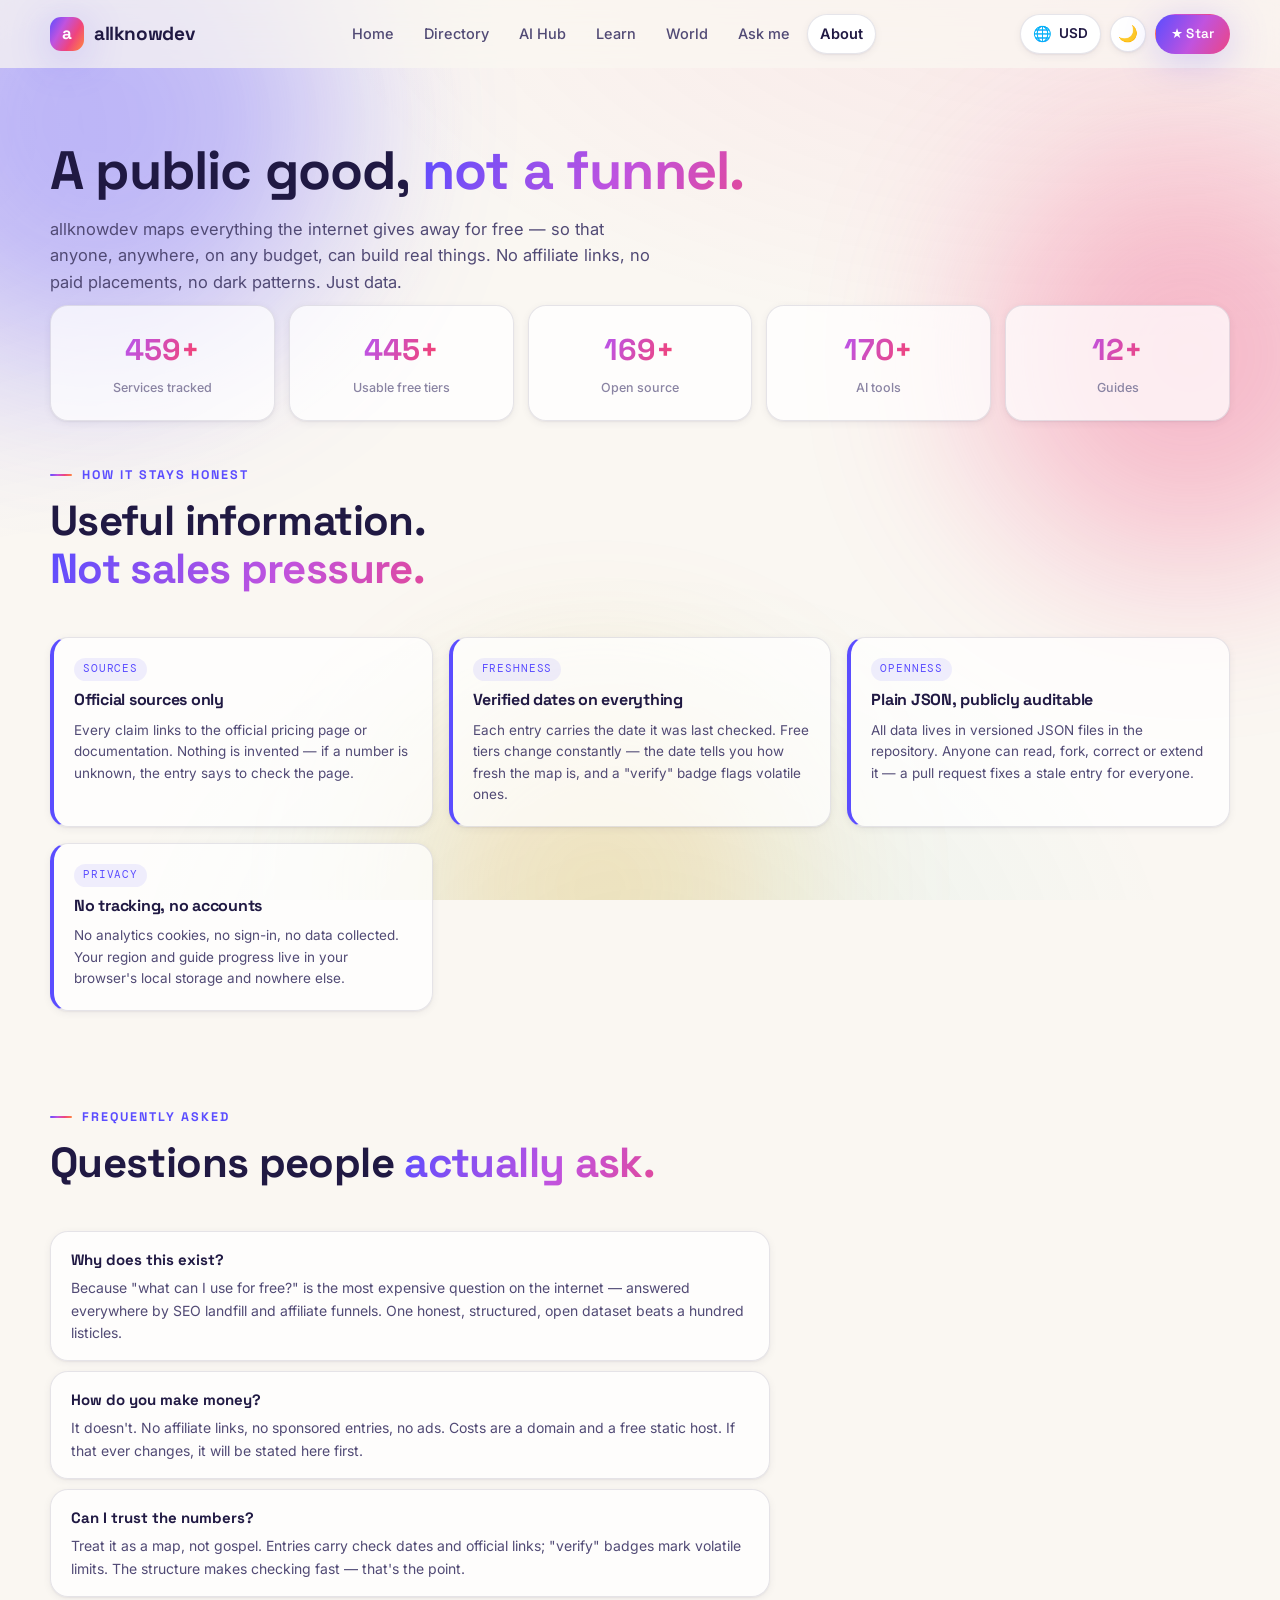
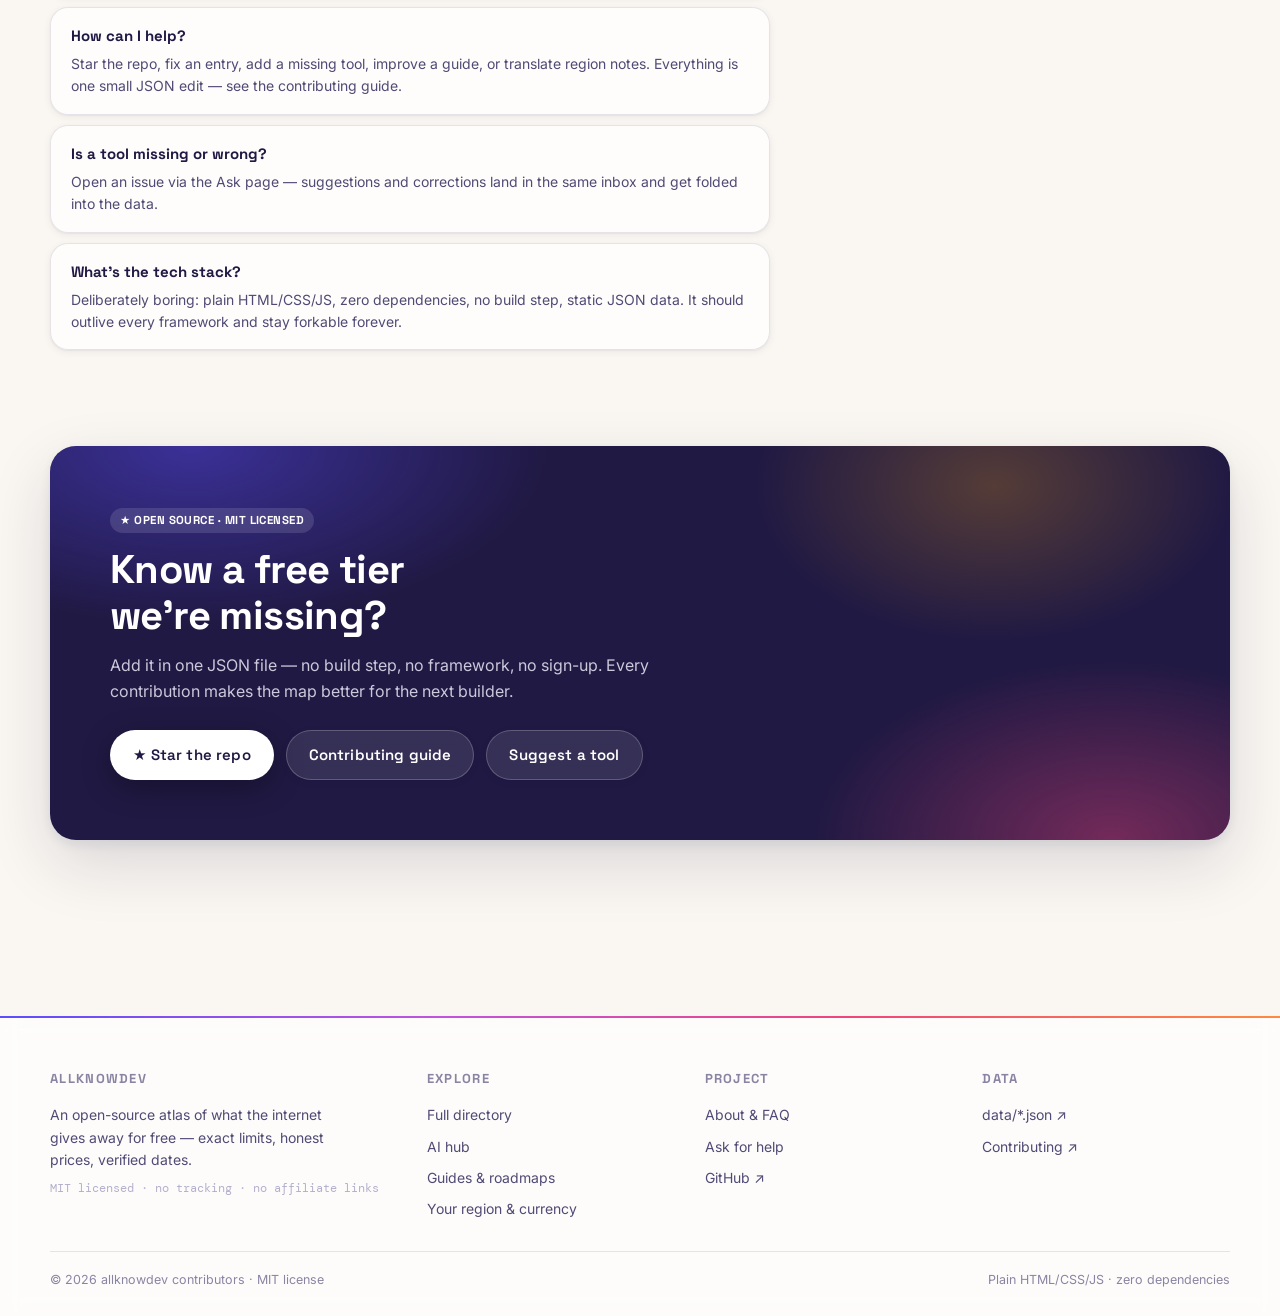
==== about.html @ 98d856a3 "Rebuild v2: Aurora Paper redesign + 459-service atlas Design: - New light, colorful 'Aurora Paper' d" ====
<!DOCTYPE html>
<html lang="en">
<head>
  <meta charset="UTF-8">
  <meta name="viewport" content="width=device-width, initial-scale=1.0">
  <title>About — the open-source atlas | allknowdev</title>
  <meta name="description" content="What allknowdev is, how the data stays honest, how to contribute, and why it exists.">
  <meta name="theme-color" content="#FAF7F2">
  <link rel="canonical" href="https://allknowdev.vercel.app/about.html">
  <link rel="icon" type="image/svg+xml" href="assets/images/favicon.svg">
  <link rel="preconnect" href="https://fonts.googleapis.com">
  <link rel="preconnect" href="https://fonts.gstatic.com" crossorigin>
  <link href="https://fonts.googleapis.com/css2?family=DM+Mono:wght@400;500&family=Inter:wght@400;500;600;700&family=Space+Grotesk:wght@400;500;600;700&display=swap" rel="stylesheet">
  <link rel="stylesheet" href="assets/css/style.css?v=2">
</head>
<body id="top">
  <a class="skip-link" href="#main">Skip to content</a>
  <div class="aurora" aria-hidden="true"><span class="blob b1"></span><span class="blob b2"></span><span class="blob b3"></span></div>

  <header class="site-header">
    <nav class="container nav-inner" aria-label="Main navigation">
      <a class="brand" href="index.html"><span class="brand-mark">a</span><span>allknowdev</span></a>
      <button class="menu-toggle" id="menuToggle" aria-label="Open navigation" aria-expanded="false" aria-controls="navLinks"><i></i><i></i></button>
      <div class="nav-links" id="navLinks">
        <a href="index.html">Home</a>
        <a href="directory.html">Directory</a>
        <a href="ai.html">AI Hub</a>
        <a href="learn.html">Learn</a>
        <a href="world.html">World</a>
        <a href="ask.html">Ask me</a>
        <a href="about.html">About</a>
      </div>
      <div class="nav-actions">
        <a class="region-chip" href="world.html" title="Choose your country and currency"><span class="flag">🌐</span><span class="cur-label">USD</span></a>
        <button class="theme-toggle" aria-label="Switch theme">🌙</button>
        <a class="btn btn-primary btn-small" href="https://github.com/sujeeth777/allknowdev" target="_blank" rel="noreferrer">★ Star</a>
      </div>
    </nav>
  </header>

  <main id="main">
    <section class="page-hero">
      <div class="container">
        <h1 class="rise">A public good, <span class="grad-text">not a funnel.</span></h1>
        <p class="lede rise" style="--d:.08s">allknowdev maps everything the internet gives away for free — so that anyone, anywhere, on any budget, can build real things. No affiliate links, no paid placements, no dark patterns. Just data.</p>
      </div>
    </section>

    <section class="section tight">
      <div class="container">
        <div class="stat-row stagger">
          <div class="stat-tile"><b data-stat-key="services">—</b><span>Services tracked</span></div>
          <div class="stat-tile"><b data-stat-key="free">—</b><span>Usable free tiers</span></div>
          <div class="stat-tile"><b data-stat-key="oss">—</b><span>Open source</span></div>
          <div class="stat-tile"><b data-stat-key="ai">—</b><span>AI tools</span></div>
          <div class="stat-tile"><b data-stat-key="guides">—</b><span>Guides</span></div>
        </div>

        <div class="section-head reveal">
          <p class="kicker">How it stays honest</p>
          <h2>Useful information. <span class="grad-text">Not sales pressure.</span></h2>
        </div>
        <div class="law-grid stagger">
          <div class="law-card"><span class="law-tag">sources</span><h3>Official sources only</h3><p>Every claim links to the official pricing page or documentation. Nothing is invented — if a number is unknown, the entry says to check the page.</p></div>
          <div class="law-card"><span class="law-tag">freshness</span><h3>Verified dates on everything</h3><p>Each entry carries the date it was last checked. Free tiers change constantly — the date tells you how fresh the map is, and a "verify" badge flags volatile ones.</p></div>
          <div class="law-card"><span class="law-tag">openness</span><h3>Plain JSON, publicly auditable</h3><p>All data lives in versioned JSON files in the repository. Anyone can read, fork, correct or extend it — a pull request fixes a stale entry for everyone.</p></div>
          <div class="law-card"><span class="law-tag">privacy</span><h3>No tracking, no accounts</h3><p>No analytics cookies, no sign-in, no data collected. Your region and guide progress live in your browser's local storage and nowhere else.</p></div>
        </div>
      </div>
    </section>

    <section class="section tight">
      <div class="container">
        <div class="section-head reveal">
          <p class="kicker">Frequently asked</p>
          <h2>Questions people <span class="grad-text">actually ask.</span></h2>
        </div>
        <div class="faq-list">
          <div class="faq-item"><b>Why does this exist?</b><p>Because "what can I use for free?" is the most expensive question on the internet — answered everywhere by SEO landfill and affiliate funnels. One honest, structured, open dataset beats a hundred listicles.</p></div>
          <div class="faq-item"><b>How do you make money?</b><p>It doesn't. No affiliate links, no sponsored entries, no ads. Costs are a domain and a free static host. If that ever changes, it will be stated here first.</p></div>
          <div class="faq-item"><b>Can I trust the numbers?</b><p>Treat it as a map, not gospel. Entries carry check dates and official links; "verify" badges mark volatile limits. The structure makes checking fast — that's the point.</p></div>
          <div class="faq-item"><b>How can I help?</b><p>Star the repo, fix an entry, add a missing tool, improve a guide, or translate region notes. Everything is one small JSON edit — see the contributing guide.</p></div>
          <div class="faq-item"><b>Is a tool missing or wrong?</b><p>Open an issue via the Ask page — suggestions and corrections land in the same inbox and get folded into the data.</p></div>
          <div class="faq-item"><b>What's the tech stack?</b><p>Deliberately boring: plain HTML/CSS/JS, zero dependencies, no build step, static JSON data. It should outlive every framework and stay forkable forever.</p></div>
        </div>
      </div>
    </section>

    <section class="section tight">
      <div class="container">
        <div class="cta-panel reveal">
          <span class="badge">★ open source · MIT licensed</span>
          <h2 style="margin-top:14px">Know a free tier we're missing?</h2>
          <p>Add it in one JSON file — no build step, no framework, no sign-up. Every contribution makes the map better for the next builder.</p>
          <div class="cta-actions">
            <a class="btn btn-light" href="https://github.com/sujeeth777/allknowdev" target="_blank" rel="noreferrer">★ Star the repo</a>
            <a class="btn btn-ghost" href="https://github.com/sujeeth777/allknowdev/blob/main/CONTRIBUTING.md" target="_blank" rel="noreferrer">Contributing guide</a>
            <a class="btn btn-ghost" href="ask.html">Suggest a tool</a>
          </div>
        </div>
      </div>
    </section>
  </main>

  <footer class="footer">
    <div class="container">
      <div class="footer-main">
        <div class="footer-col">
          <b>allknowdev</b>
          <p class="footer-brand">An open-source atlas of what the internet gives away for free — exact limits, honest prices, verified dates.</p>
          <p class="footer-note">MIT licensed · no tracking · no affiliate links</p>
        </div>
        <div class="footer-col">
          <b>EXPLORE</b>
          <a href="directory.html">Full directory</a>
          <a href="ai.html">AI hub</a>
          <a href="learn.html">Guides &amp; roadmaps</a>
          <a href="world.html">Your region &amp; currency</a>
        </div>
        <div class="footer-col">
          <b>PROJECT</b>
          <a href="about.html">About &amp; FAQ</a>
          <a href="ask.html">Ask for help</a>
          <a href="https://github.com/sujeeth777/allknowdev" target="_blank" rel="noreferrer">GitHub ↗</a>
        </div>
        <div class="footer-col">
          <b>DATA</b>
          <a href="https://github.com/sujeeth777/allknowdev/tree/main/data" target="_blank" rel="noreferrer">data/*.json ↗</a>
          <a href="https://github.com/sujeeth777/allknowdev/blob/main/CONTRIBUTING.md" target="_blank" rel="noreferrer">Contributing ↗</a>
        </div>
      </div>
      <div class="footer-bottom">
        <span>© <span id="currentYear">2026</span> allknowdev contributors · MIT license</span>
        <span>Plain HTML/CSS/JS · zero dependencies</span>
      </div>
    </div>
  </footer>

  <script src="assets/js/main.js?v=2"></script>
</body>
</html>
---- assets/css/style.css ----
/* ==========================================================================
   allknowdev v2 — "Aurora Paper"
   A light, colorful, animated design system for the free-tier atlas.
   Zero dependencies. One file. Light theme default; optional dark.
   ========================================================================== */

/* ---------- 1. Design tokens ---------- */
:root {
  /* surfaces */
  --bg: #FAF7F2;
  --bg-soft: #FFFFFF;
  --bg-card: rgba(255, 255, 255, 0.72);
  --bg-card-solid: #FFFFFF;
  --bg-inset: rgba(28, 20, 64, 0.045);
  --line: rgba(28, 20, 64, 0.11);
  --line-strong: rgba(28, 20, 64, 0.2);

  /* ink */
  --ink: #201943;
  --ink-soft: #514A75;
  --ink-muted: #8A84A3;
  --ink-faint: #B4AFCC;

  /* brand spectrum */
  --primary: #5B4DFF;
  --primary-deep: #3A2ED0;
  --pink: #F0447C;
  --coral: #FF6B4A;
  --amber: #F2A413;
  --teal: #0FB5A0;
  --green: #1FAB6E;
  --blue: #3E7BFA;
  --violet: #8A63FF;
  --red: #E5484D;

  --grad: linear-gradient(120deg, #5B4DFF 0%, #C053DF 34%, #F0447C 66%, #FF8A3D 100%);
  --grad-soft: linear-gradient(120deg, rgba(91,77,255,.14), rgba(240,68,124,.12), rgba(255,138,61,.12));

  /* effects */
  --shadow-sm: 0 1px 2px rgba(28, 20, 64, 0.06), 0 2px 8px rgba(28, 20, 64, 0.06);
  --shadow-md: 0 2px 6px rgba(28, 20, 64, 0.07), 0 12px 32px rgba(28, 20, 64, 0.10);
  --shadow-lg: 0 4px 12px rgba(28, 20, 64, 0.08), 0 24px 64px rgba(28, 20, 64, 0.14);
  --shadow-glow: 0 8px 40px rgba(91, 77, 255, 0.25);
  --radius: 18px;
  --radius-lg: 26px;
  --radius-sm: 12px;

  /* type */
  --font-display: "Space Grotesk", system-ui, sans-serif;
  --font-body: "Inter", system-ui, -apple-system, sans-serif;
  --font-mono: "DM Mono", ui-monospace, monospace;

  /* layout */
  --container: 1180px;
  --header-h: 68px;
  --ease: cubic-bezier(0.22, 1, 0.36, 1);
  --speed: 0.45s;
}

[data-theme="dark"] {
  --bg: #131022;
  --bg-soft: #1B1730;
  --bg-card: rgba(37, 32, 62, 0.66);
  --bg-card-solid: #241F3E;
  --bg-inset: rgba(255, 255, 255, 0.05);
  --line: rgba(255, 255, 255, 0.12);
  --line-strong: rgba(255, 255, 255, 0.24);
  --ink: #F0EDFA;
  --ink-soft: #C0BADB;
  --ink-muted: #938DB5;
  --ink-faint: #615C82;
  --shadow-sm: 0 1px 2px rgba(0,0,0,.3), 0 2px 8px rgba(0,0,0,.3);
  --shadow-md: 0 2px 6px rgba(0,0,0,.35), 0 12px 32px rgba(0,0,0,.4);
  --shadow-lg: 0 4px 12px rgba(0,0,0,.4), 0 24px 64px rgba(0,0,0,.5);
}

/* ---------- 2. Reset & base ---------- */
*, *::before, *::after { box-sizing: border-box; }
* { margin: 0; }
html { scroll-behavior: smooth; }

body {
  font-family: var(--font-body);
  background: var(--bg);
  color: var(--ink);
  line-height: 1.6;
  -webkit-font-smoothing: antialiased;
  min-height: 100vh;
  overflow-x: hidden;
  transition: background-color .5s ease, color .5s ease;
}

img, svg, video, canvas { max-width: 100%; display: block; }
input, button, textarea, select { font: inherit; color: inherit; }
button { cursor: pointer; background: none; border: none; }
a { color: inherit; text-decoration: none; }
ul[class], ol[class] { padding: 0; list-style: none; }

h1, h2, h3, h4 {
  font-family: var(--font-display);
  line-height: 1.15;
  letter-spacing: -0.015em;
  font-weight: 700;
  text-wrap: balance;
}

.sr-only {
  position: absolute; width: 1px; height: 1px; padding: 0; margin: -1px;
  overflow: hidden; clip: rect(0 0 0 0); white-space: nowrap; border: 0;
}

.skip-link {
  position: fixed; top: -60px; left: 16px; z-index: 200;
  background: var(--ink); color: var(--bg);
  padding: 10px 18px; border-radius: 0 0 12px 12px;
  transition: top .25s var(--ease);
}
.skip-link:focus { top: 0; }

:focus-visible { outline: 3px solid color-mix(in srgb, var(--primary) 55%, transparent); outline-offset: 3px; border-radius: 6px; }

.container { width: min(var(--container), calc(100% - 40px)); margin-inline: auto; }

::selection { background: color-mix(in srgb, var(--primary) 26%, transparent); }

/* ---------- 3. Aurora backdrop ---------- */
.aurora {
  position: fixed; inset: 0; z-index: -1; overflow: hidden; pointer-events: none;
}
.aurora::before {
  content: ""; position: absolute; inset: 0;
  background:
    radial-gradient(1200px 600px at 85% -5%, color-mix(in srgb, var(--pink) 9%, transparent), transparent 65%),
    radial-gradient(1000px 700px at -10% 15%, color-mix(in srgb, var(--primary) 10%, transparent), transparent 60%),
    radial-gradient(900px 700px at 50% 110%, color-mix(in srgb, var(--teal) 8%, transparent), transparent 60%);
}
.aurora .blob {
  position: absolute; border-radius: 50%; filter: blur(90px); opacity: .34;
  animation: drift 26s var(--ease) infinite alternate;
}
.aurora .blob.b1 { width: 480px; height: 480px; left: -140px; top: -120px; background: var(--primary); animation-duration: 32s; }
.aurora .blob.b2 { width: 420px; height: 420px; right: -120px; top: 16%; background: var(--pink); animation-delay: -8s; }
.aurora .blob.b3 { width: 380px; height: 380px; left: 32%; bottom: -180px; background: var(--amber); animation-delay: -16s; opacity: .22; }

@keyframes drift {
  0%   { transform: translate(0, 0) scale(1); }
  50%  { transform: translate(60px, 40px) scale(1.12); }
  100% { transform: translate(-40px, 70px) scale(0.94); }
}

/* ---------- 4. Header ---------- */
.site-header {
  position: sticky; top: 0; z-index: 100;
  padding: 12px 0;
  background: transparent;
}
.site-header::before {
  content: ""; position: absolute; inset: 0; z-index: -1;
  background: color-mix(in srgb, var(--bg) 72%, transparent);
  backdrop-filter: blur(16px);
  -webkit-backdrop-filter: blur(16px);
  border-bottom: 1px solid transparent;
  transition: border-color .3s ease, background-color .3s ease;
}
.site-header.scrolled::before { border-bottom-color: var(--line); background: color-mix(in srgb, var(--bg) 88%, transparent); }

.nav-inner {
  display: flex; align-items: center; gap: 22px;
  height: 44px;
}

.brand {
  display: inline-flex; align-items: center; gap: 10px;
  font-family: var(--font-display); font-weight: 700; font-size: 19px;
  letter-spacing: -0.02em;
}
.brand-mark {
  width: 34px; height: 34px; border-radius: 11px;
  background: var(--grad); color: #fff;
  display: grid; place-items: center;
  font-size: 17px; font-weight: 700;
  box-shadow: var(--shadow-glow);
  transition: transform .4s var(--ease);
}
.brand:hover .brand-mark { transform: rotate(-8deg) scale(1.06); }

.nav-links {
  display: flex; align-items: center; gap: 4px;
  margin-inline: auto;
}
.nav-links a {
  padding: 8px 13px; border-radius: 999px;
  font-size: 14.5px; font-weight: 500; color: var(--ink-soft);
  position: relative;
  transition: color .2s ease, background-color .2s ease, transform .2s var(--ease);
}
.nav-links a:hover { color: var(--ink); background: var(--bg-inset); transform: translateY(-1px); }
.nav-links a[aria-current="page"] {
  color: var(--ink); background: var(--bg-soft);
  box-shadow: var(--shadow-sm), inset 0 0 0 1px var(--line);
  font-weight: 600;
}

.nav-actions { display: flex; align-items: center; gap: 9px; }

.region-chip {
  display: inline-flex; align-items: center; gap: 7px;
  font-size: 13.5px; font-weight: 600;
  padding: 7px 12px; border-radius: 999px;
  background: var(--bg-soft); border: 1px solid var(--line);
  box-shadow: var(--shadow-sm);
  transition: transform .25s var(--ease), box-shadow .25s ease;
  white-space: nowrap;
}
.region-chip:hover { transform: translateY(-1px); box-shadow: var(--shadow-md); }
.region-chip .flag { font-size: 15px; }

.theme-toggle {
  width: 36px; height: 36px; border-radius: 50%;
  display: grid; place-items: center; font-size: 16px;
  background: var(--bg-soft); border: 1px solid var(--line);
  box-shadow: var(--shadow-sm);
  transition: transform .3s var(--ease);
}
.theme-toggle:hover { transform: rotate(24deg) scale(1.08); }

.menu-toggle { display: none; width: 40px; height: 40px; border-radius: 12px; background: var(--bg-soft); border: 1px solid var(--line); position: relative; }
.menu-toggle i {
  position: absolute; left: 10px; right: 10px; height: 2px;
  background: var(--ink); border-radius: 2px; transition: all .3s var(--ease);
}
.menu-toggle i:first-child { top: 14px; }
.menu-toggle i:last-child { bottom: 14px; }
.menu-toggle.open i:first-child { top: 19px; transform: rotate(45deg); }
.menu-toggle.open i:last-child { bottom: 19px; transform: rotate(-45deg); }

/* ---------- 5. Buttons, chips, badges ---------- */
.btn {
  display: inline-flex; align-items: center; gap: 9px;
  padding: 12px 22px; border-radius: 999px;
  font-weight: 600; font-size: 15px; font-family: var(--font-display);
  letter-spacing: 0.01em;
  border: 1px solid transparent;
  transition: transform .3s var(--ease), box-shadow .3s ease, background-color .25s ease, color .25s ease;
  white-space: nowrap;
}
.btn:hover { transform: translateY(-2px); }
.btn:active { transform: translateY(0); }

.btn-primary {
  background: var(--grad); color: #fff;
  box-shadow: var(--shadow-glow);
  background-size: 160% 160%;
  animation: gradShift 8s ease infinite alternate;
}
.btn-primary:hover { box-shadow: 0 10px 48px rgba(91, 77, 255, 0.4); }

@keyframes gradShift {
  from { background-position: 0% 50%; }
  to { background-position: 100% 50%; }
}

.btn-ghost {
  background: var(--bg-card); color: var(--ink);
  border-color: var(--line); backdrop-filter: blur(8px);
  box-shadow: var(--shadow-sm);
}
.btn-ghost:hover { box-shadow: var(--shadow-md); border-color: var(--line-strong); }

.btn-dark { background: var(--ink); color: var(--bg); box-shadow: var(--shadow-md); }
.btn-light { background: #fff; color: #201943; box-shadow: 0 8px 30px rgba(0,0,0,.3); }
.btn-small { padding: 8px 15px; font-size: 13.5px; }
.btn-lg { padding: 15px 28px; font-size: 16px; }

.badge {
  display: inline-flex; align-items: center; gap: 5px;
  font-size: 11.5px; font-weight: 700; letter-spacing: 0.04em;
  font-family: var(--font-display);
  padding: 3.5px 10px; border-radius: 999px;
  text-transform: uppercase;
}
.badge-free    { background: color-mix(in srgb, var(--green) 14%, transparent); color: color-mix(in srgb, var(--green) 78%, var(--ink)); }
.badge-freemium{ background: color-mix(in srgb, var(--blue) 13%, transparent);  color: color-mix(in srgb, var(--blue) 75%, var(--ink)); }
.badge-oss     { background: color-mix(in srgb, var(--violet) 14%, transparent);color: color-mix(in srgb, var(--violet) 75%, var(--ink)); }
.badge-trial   { background: color-mix(in srgb, var(--amber) 16%, transparent); color: color-mix(in srgb, var(--amber) 68%, var(--ink)); }
.badge-paid    { background: color-mix(in srgb, var(--pink) 12%, transparent);  color: color-mix(in srgb, var(--pink) 72%, var(--ink)); }
.badge-student { background: color-mix(in srgb, var(--teal) 14%, transparent);  color: color-mix(in srgb, var(--teal) 72%, var(--ink)); }
.badge-muted   { background: var(--bg-inset); color: var(--ink-muted); }
.badge-verify  { background: color-mix(in srgb, var(--red) 12%, transparent);   color: color-mix(in srgb, var(--red) 72%, var(--ink)); }

.chip {
  display: inline-flex; align-items: center; gap: 7px;
  padding: 7px 14px; border-radius: 999px;
  font-size: 13.5px; font-weight: 600;
  background: var(--bg-soft); border: 1px solid var(--line);
  color: var(--ink-soft);
  transition: all .25s var(--ease);
  cursor: pointer;
}
.chip:hover { border-color: var(--line-strong); color: var(--ink); transform: translateY(-1px); box-shadow: var(--shadow-sm); }
.chip.active {
  background: var(--ink); color: var(--bg);
  border-color: var(--ink);
  box-shadow: var(--shadow-sm);
}
.chip .chip-count { font-size: 11.5px; opacity: .7; font-family: var(--font-mono); }

.text-link {
  color: var(--primary); font-weight: 600;
  text-decoration: underline;
  text-decoration-color: color-mix(in srgb, var(--primary) 35%, transparent);
  text-underline-offset: 3px;
  transition: text-decoration-color .2s ease;
}
.text-link:hover { text-decoration-color: var(--primary); }

/* ---------- 6. Announcement bar ---------- */
.announce {
  display: flex; align-items: center; justify-content: center; gap: 14px;
  padding: 9px 16px;
  font-family: var(--font-mono); font-size: 12px; letter-spacing: 0.08em;
  color: var(--ink-soft);
  border-bottom: 1px solid var(--line);
  background: color-mix(in srgb, var(--bg-soft) 60%, transparent);
}
.announce a { color: var(--primary); font-weight: 600; }
.announce a:hover { text-decoration: underline; }
.announce .pulse-dot {
  width: 8px; height: 8px; border-radius: 50%;
  background: var(--green);
  box-shadow: 0 0 0 0 color-mix(in srgb, var(--green) 50%, transparent);
  animation: pulse 2s infinite;
}
@keyframes pulse {
  0% { box-shadow: 0 0 0 0 color-mix(in srgb, var(--green) 45%, transparent); }
  70% { box-shadow: 0 0 0 9px transparent; }
  100% { box-shadow: 0 0 0 0 transparent; }
}

/* ---------- 7. Hero ---------- */
.hero { position: relative; padding: clamp(48px, 9vw, 96px) 0 clamp(40px, 7vw, 72px); }

.hero-grid {
  display: grid; grid-template-columns: 1.08fr 0.92fr;
  gap: clamp(24px, 4vw, 56px);
  align-items: center;
}

.hero-eyebrow {
  display: inline-flex; align-items: center; gap: 9px;
  font-family: var(--font-display); font-size: 13px; font-weight: 700;
  letter-spacing: 0.14em; text-transform: uppercase;
  color: var(--primary);
  padding: 8px 16px; border-radius: 999px;
  background: color-mix(in srgb, var(--primary) 9%, transparent);
  border: 1px solid color-mix(in srgb, var(--primary) 22%, transparent);
  margin-bottom: 22px;
}

.hero h1 {
  font-size: clamp(40px, 6vw, 66px);
  margin-bottom: 20px;
}
.grad-text {
  background: var(--grad);
  -webkit-background-clip: text; background-clip: text;
  color: transparent;
  background-size: 180% 180%;
  animation: gradShift 9s ease infinite alternate;
}

.hero-sub {
  font-size: clamp(16px, 1.6vw, 18.5px);
  color: var(--ink-soft);
  max-width: 54ch;
  margin-bottom: 26px;
}
.hero-sub strong { color: var(--ink); }

.hero-cta { display: flex; flex-wrap: wrap; gap: 12px; margin-bottom: 34px; }

.hero-stats {
  display: grid; grid-template-columns: repeat(4, auto);
  gap: clamp(16px, 3vw, 38px);
  justify-content: start;
}
.hero-stat b {
  display: block; font-family: var(--font-display);
  font-size: clamp(24px, 3vw, 34px); font-weight: 700;
  background: var(--grad);
  -webkit-background-clip: text; background-clip: text; color: transparent;
}
.hero-stat span { font-size: 12.5px; color: var(--ink-muted); font-weight: 500; }

/* 3D canvas + fallback */
.hero-visual { position: relative; min-height: 420px; }
#heroCanvas {
  position: absolute; inset: 0;
  width: 100%; height: 100%;
  cursor: grab;
  border-radius: var(--radius-lg);
}
#heroCanvas:active { cursor: grabbing; }
.hero-visual-hint {
  position: absolute; bottom: 10px; left: 50%; transform: translateX(-50%);
  font-family: var(--font-mono); font-size: 11px; letter-spacing: 0.1em;
  color: var(--ink-faint); text-transform: uppercase;
  pointer-events: none;
  animation: hintFade 3s ease 2s forwards;
}
@keyframes hintFade { to { opacity: 0; } }

.orb-fallback {
  position: absolute; inset: 6%;
  border-radius: 50%;
  background:
    radial-gradient(circle at 32% 30%, rgba(255,255,255,.9), transparent 42%),
    conic-gradient(from 210deg, var(--primary), var(--pink), var(--amber), var(--teal), var(--primary));
  filter: blur(2px) saturate(1.15);
  opacity: .85;
  animation: orbSpin 24s linear infinite;
  box-shadow: var(--shadow-lg);
}
@keyframes orbSpin { to { transform: rotate(360deg); } }

/* ---------- 8. Ticker ---------- */
.ticker {
  border-block: 1px solid var(--line);
  padding: 13px 0;
  overflow: hidden;
  background: color-mix(in srgb, var(--bg-soft) 55%, transparent);
  -webkit-mask-image: linear-gradient(90deg, transparent, #000 8%, #000 92%, transparent);
  mask-image: linear-gradient(90deg, transparent, #000 8%, #000 92%, transparent);
}
.ticker-track {
  display: flex; gap: 44px; width: max-content;
  animation: tickerScroll 42s linear infinite;
}
.ticker:hover .ticker-track { animation-play-state: paused; }
@keyframes tickerScroll { to { transform: translateX(-50%); } }
.ticker-item {
  display: inline-flex; align-items: center; gap: 9px;
  font-family: var(--font-display); font-size: 13.5px; font-weight: 600;
  color: var(--ink-soft); white-space: nowrap;
}
.ticker-item .dot { width: 7px; height: 7px; border-radius: 50%; background: var(--cat, var(--primary)); }

/* ---------- 9. Sections ---------- */
.section { padding: clamp(56px, 8vw, 96px) 0; position: relative; }
.section.tight { padding-top: 0; }

.section-head { max-width: 720px; margin-bottom: clamp(28px, 4vw, 44px); }
.section-head.center { margin-inline: auto; text-align: center; }

.kicker {
  font-family: var(--font-display);
  font-size: 12.5px; font-weight: 700;
  letter-spacing: 0.16em; text-transform: uppercase;
  color: var(--primary);
  margin-bottom: 12px;
  display: flex; align-items: center; gap: 10px;
}
.kicker::before { content: ""; width: 22px; height: 2px; background: var(--grad); border-radius: 2px; }
.section-head.center .kicker { justify-content: center; }

.section-head h2 { font-size: clamp(28px, 3.6vw, 42px); margin-bottom: 14px; }
.lede { font-size: 16.5px; color: var(--ink-soft); }

/* ---------- 10. Category cards ---------- */
.cat-grid {
  display: grid; gap: 16px;
  grid-template-columns: repeat(auto-fill, minmax(250px, 1fr));
}
.cat-card {
  --cat: var(--primary);
  position: relative;
  display: flex; flex-direction: column; gap: 10px;
  padding: 22px;
  border-radius: var(--radius);
  background: var(--bg-card);
  border: 1px solid var(--line);
  backdrop-filter: blur(10px);
  box-shadow: var(--shadow-sm);
  overflow: hidden;
  transition: transform .45s var(--ease), box-shadow .45s ease, border-color .3s ease;
}
.cat-card::before {
  content: ""; position: absolute; top: 0; left: 0; right: 0; height: 3px;
  background: var(--cat);
  opacity: .85;
  transform: scaleX(0); transform-origin: left;
  transition: transform .5s var(--ease);
}
.cat-card::after {
  content: ""; position: absolute; inset: -40% -20% auto auto;
  width: 55%; height: 90%;
  background: radial-gradient(closest-side, var(--cat), transparent);
  opacity: 0; transition: opacity .4s ease;
  pointer-events: none;
}
.cat-card:hover { transform: translateY(-6px); box-shadow: var(--shadow-md); border-color: color-mix(in srgb, var(--cat) 35%, var(--line)); }
.cat-card:hover::before { transform: scaleX(1); }
.cat-card:hover::after { opacity: .13; }

.cat-emoji {
  width: 46px; height: 46px; border-radius: 14px;
  display: grid; place-items: center; font-size: 22px;
  background: color-mix(in srgb, var(--cat) 13%, transparent);
  transition: transform .45s var(--ease);
}
.cat-card:hover .cat-emoji { transform: scale(1.12) rotate(-6deg); }
.cat-card h3 { font-size: 17.5px; }
.cat-card p { font-size: 13.5px; color: var(--ink-soft); flex: 1; }
.cat-foot {
  display: flex; align-items: center; justify-content: space-between;
  font-family: var(--font-mono); font-size: 12px; color: var(--ink-muted);
}
.cat-foot b { color: var(--cat); font-weight: 600; }

/* ---------- 11. Tool cards ---------- */
.tool-grid {
  display: grid; gap: 16px;
  grid-template-columns: repeat(auto-fill, minmax(300px, 1fr));
}

.tool-card {
  --cat: var(--primary);
  position: relative;
  display: flex; flex-direction: column; gap: 12px;
  padding: 20px;
  border-radius: var(--radius);
  background: var(--bg-card);
  border: 1px solid var(--line);
  backdrop-filter: blur(10px);
  box-shadow: var(--shadow-sm);
  transition: transform .4s var(--ease), box-shadow .4s ease, border-color .3s ease;
}
.tool-card:hover {
  transform: translateY(-5px);
  box-shadow: var(--shadow-md);
  border-color: color-mix(in srgb, var(--cat) 40%, var(--line));
}
.tool-card.featured-star { border-color: color-mix(in srgb, var(--amber) 45%, var(--line)); }

.tool-head { display: flex; align-items: flex-start; gap: 12px; }
.tool-emoji {
  flex: none;
  width: 40px; height: 40px; border-radius: 12px;
  display: grid; place-items: center; font-size: 19px;
  background: color-mix(in srgb, var(--cat) 13%, transparent);
}
.tool-idline { min-width: 0; }
.tool-provider {
  font-family: var(--font-mono); font-size: 11px; letter-spacing: 0.06em;
  text-transform: uppercase; color: var(--ink-muted);
  white-space: nowrap; overflow: hidden; text-overflow: ellipsis;
}
.tool-name {
  font-family: var(--font-display); font-size: 16.5px; font-weight: 700;
  line-height: 1.25; color: var(--ink);
}
.tool-badges { display: flex; flex-wrap: wrap; gap: 6px; }

.free-list { display: flex; flex-direction: column; gap: 6px; font-size: 13.5px; color: var(--ink-soft); }
.free-list li { display: flex; gap: 8px; align-items: flex-start; }
.free-list li::before {
  content: "✓"; flex: none; font-weight: 800; font-size: 12px;
  color: var(--green); margin-top: 2px;
}

.tool-meta {
  margin-top: auto;
  display: flex; align-items: center; justify-content: space-between; gap: 8px;
  padding-top: 12px;
  border-top: 1px dashed var(--line);
  font-size: 12px; color: var(--ink-muted);
}
.tool-price { font-weight: 600; color: var(--ink-soft); font-family: var(--font-display); font-size: 12.5px; }
.tool-open { color: var(--primary); font-weight: 600; font-size: 12.5px; }
.tool-card:hover .tool-open { text-decoration: underline; text-underline-offset: 3px; }

.skeleton-card {
  height: 210px; border-radius: var(--radius);
  background: linear-gradient(100deg, var(--bg-inset) 40%, color-mix(in srgb, var(--bg-soft) 70%, transparent) 50%, var(--bg-inset) 60%);
  background-size: 200% 100%;
  animation: shimmer 1.4s infinite linear;
  border: 1px solid var(--line);
}
@keyframes shimmer { to { background-position-x: -200%; } }

/* ---------- 12. Compare (free vs paid) ---------- */
.compare-grid {
  display: grid; gap: 16px;
  grid-template-columns: repeat(auto-fit, minmax(300px, 1fr));
}
.compare-card {
  border-radius: var(--radius);
  background: var(--bg-card);
  border: 1px solid var(--line);
  backdrop-filter: blur(10px);
  box-shadow: var(--shadow-sm);
  padding: 20px;
  display: flex; flex-direction: column; gap: 14px;
}
.compare-card h3 { font-size: 16.5px; }
.compare-cols { display: grid; grid-template-columns: 1fr 1fr; gap: 12px; }
.compare-col {
  border-radius: var(--radius-sm); padding: 14px;
  background: var(--bg-inset);
  display: flex; flex-direction: column; gap: 8px; font-size: 12.5px;
}
.compare-col.free { border: 1px solid color-mix(in srgb, var(--green) 30%, transparent); }
.compare-col.paid { border: 1px solid color-mix(in srgb, var(--pink) 30%, transparent); }
.compare-col h4 {
  font-size: 11px; text-transform: uppercase; letter-spacing: 0.1em;
  font-family: var(--font-mono); font-weight: 500; color: var(--ink-muted);
}
.compare-col .price { font-family: var(--font-display); font-weight: 700; font-size: 14px; color: var(--ink); }
.compare-col ul { display: flex; flex-direction: column; gap: 5px; color: var(--ink-soft); }
.compare-col li { display: flex; gap: 6px; }
.compare-col.free li::before { content: "✓"; color: var(--green); font-weight: 800; font-size: 11px; margin-top: 2px; }
.compare-col.paid li::before { content: "→"; color: var(--pink); font-weight: 800; font-size: 11px; margin-top: 2px; }
.compare-foot {
  display: flex; justify-content: space-between; align-items: center;
  font-size: 11.5px; color: var(--ink-muted);
  border-top: 1px dashed var(--line); padding-top: 10px;
}
.compare-foot a { color: var(--primary); font-weight: 600; }

/* ---------- 13. Stack cards ---------- */
.stack-card {
  border-radius: var(--radius-lg);
  background: var(--bg-card);
  border: 1px solid var(--line);
  backdrop-filter: blur(10px);
  box-shadow: var(--shadow-sm);
  padding: clamp(20px, 3vw, 30px);
  display: flex; flex-direction: column; gap: 18px;
}
.stack-card header { display: flex; flex-direction: column; gap: 8px; }
.stack-card h3 { font-size: 19px; }
.stack-card header p { color: var(--ink-soft); font-size: 14.5px; }
.stack-layers { display: flex; flex-direction: column; }
.stack-layer {
  display: grid; grid-template-columns: 150px 1fr 90px;
  gap: 14px; padding: 11px 4px;
  border-top: 1px solid var(--line);
  font-size: 13.5px; align-items: baseline;
}
.stack-layer .name { font-family: var(--font-mono); font-size: 11.5px; color: var(--ink-muted); text-transform: uppercase; letter-spacing: 0.04em; }
.stack-layer .pick { font-weight: 600; color: var(--ink); }
.stack-layer .pick small { display: block; font-weight: 400; color: var(--ink-soft); font-size: 12.5px; margin-top: 2px; }
.stack-layer .cost { font-family: var(--font-display); font-weight: 700; color: var(--green); text-align: right; font-size: 13px; }
.stack-outgrow {
  border-radius: var(--radius-sm);
  background: color-mix(in srgb, var(--amber) 8%, transparent);
  border: 1px solid color-mix(in srgb, var(--amber) 26%, transparent);
  padding: 14px 16px;
  font-size: 13px; color: var(--ink-soft);
}
.stack-outgrow .label {
  font-family: var(--font-display); font-weight: 700; font-size: 12px;
  text-transform: uppercase; letter-spacing: 0.08em;
  color: color-mix(in srgb, var(--amber) 70%, var(--ink));
  display: block; margin-bottom: 6px;
}
.stack-outgrow ul { display: flex; flex-direction: column; gap: 5px; }

/* ---------- 14. Budget explorer ---------- */
.budget-layout {
  display: grid; grid-template-columns: 0.9fr 1.1fr; gap: 20px;
  align-items: start;
}
.glass-panel {
  border-radius: var(--radius-lg);
  background: var(--bg-card);
  border: 1px solid var(--line);
  backdrop-filter: blur(12px);
  box-shadow: var(--shadow-md);
  padding: clamp(20px, 3vw, 30px);
}
.budget-label {
  display: flex; justify-content: space-between;
  font-family: var(--font-mono); font-size: 11.5px; letter-spacing: 0.06em;
  text-transform: uppercase; color: var(--ink-muted);
  margin-bottom: 14px;
}
.budget-input { display: flex; align-items: center; gap: 10px; margin-bottom: 18px; }
.budget-input select {
  padding: 9px 12px; border-radius: var(--radius-sm);
  border: 1px solid var(--line); background: var(--bg-soft);
  font-weight: 600;
}
.budget-output {
  font-family: var(--font-display); font-size: 30px; font-weight: 700;
  margin-left: auto;
  background: var(--grad); -webkit-background-clip: text; background-clip: text; color: transparent;
}
input[type="range"].budget-range {
  width: 100%; height: 8px; appearance: none; -webkit-appearance: none;
  border-radius: 999px;
  background: linear-gradient(90deg, var(--primary), var(--pink));
  outline-offset: 6px;
}
input[type="range"].budget-range::-webkit-slider-thumb {
  appearance: none; -webkit-appearance: none;
  width: 24px; height: 24px; border-radius: 50%;
  background: var(--bg-soft);
  border: 3px solid var(--primary);
  box-shadow: var(--shadow-md);
  cursor: grab;
  transition: transform .2s var(--ease);
}
input[type="range"].budget-range::-webkit-slider-thumb:hover { transform: scale(1.15); }
.range-labels {
  display: flex; justify-content: space-between;
  font-family: var(--font-mono); font-size: 10.5px; color: var(--ink-faint);
  margin-top: 8px;
}
.budget-result h3 { font-size: 21px; margin-bottom: 10px; }
.budget-copy { color: var(--ink-soft); font-size: 14.5px; margin-bottom: 16px; }
.budget-tags { display: flex; flex-wrap: wrap; gap: 7px; margin-bottom: 18px; }
.budget-tags span {
  font-size: 12px; font-weight: 600; padding: 5px 12px; border-radius: 999px;
  background: color-mix(in srgb, var(--teal) 11%, transparent);
  color: color-mix(in srgb, var(--teal) 70%, var(--ink));
}
.budget-picks { display: flex; flex-direction: column; gap: 8px; }
.budget-pick {
  display: flex; justify-content: space-between; gap: 12px;
  padding: 11px 14px;
  background: var(--bg-inset); border-radius: var(--radius-sm);
  font-size: 13.5px;
}
.budget-pick span { color: var(--ink-muted); font-size: 12.5px; text-align: right; }

/* ---------- 15. Guides ---------- */
.guide-grid {
  display: grid; gap: 16px;
  grid-template-columns: repeat(auto-fill, minmax(290px, 1fr));
}
.guide-card {
  --cat: var(--primary);
  position: relative;
  padding: 22px;
  border-radius: var(--radius);
  background: var(--bg-card);
  border: 1px solid var(--line);
  backdrop-filter: blur(10px);
  box-shadow: var(--shadow-sm);
  display: flex; flex-direction: column; gap: 12px;
  transition: transform .4s var(--ease), box-shadow .4s ease;
}
.guide-card:hover { transform: translateY(-5px); box-shadow: var(--shadow-md); }
.guide-level {
  align-self: flex-start;
  font-size: 11px; font-weight: 700; font-family: var(--font-display);
  letter-spacing: 0.08em; text-transform: uppercase;
  padding: 4px 11px; border-radius: 999px;
}
.guide-level.beginner    { background: color-mix(in srgb, var(--green) 13%, transparent); color: color-mix(in srgb, var(--green) 75%, var(--ink)); }
.guide-level.intermediate{ background: color-mix(in srgb, var(--amber) 15%, transparent); color: color-mix(in srgb, var(--amber) 65%, var(--ink)); }
.guide-level.advanced    { background: color-mix(in srgb, var(--pink) 13%, transparent);  color: color-mix(in srgb, var(--pink) 70%, var(--ink)); }
.guide-card h3 { font-size: 17.5px; }
.guide-card .outcome { font-size: 13.5px; color: var(--ink-soft); flex: 1; }
.guide-foot {
  display: flex; justify-content: space-between; align-items: center;
  font-size: 12.5px; color: var(--ink-muted);
  border-top: 1px dashed var(--line); padding-top: 12px;
}
.guide-foot .go { color: var(--primary); font-weight: 600; }

/* guide detail */
.guide-hero { padding: clamp(36px, 6vw, 64px) 0 8px; }
.guide-hero h1 { font-size: clamp(30px, 4.4vw, 48px); margin-bottom: 14px; max-width: 20ch; }
.guide-meta { display: flex; flex-wrap: wrap; gap: 10px; margin-bottom: 16px; }
.guide-intro { max-width: 62ch; font-size: 16.5px; color: var(--ink-soft); margin-bottom: 24px; }
.guide-tools { display: flex; flex-wrap: wrap; gap: 8px; margin-bottom: 30px; }
.guide-tools a {
  font-size: 12.5px; font-weight: 600;
  padding: 6px 13px; border-radius: 999px;
  background: var(--bg-soft); border: 1px solid var(--line);
  transition: all .25s var(--ease);
}
.guide-tools a:hover { border-color: var(--primary); color: var(--primary); transform: translateY(-1px); }

.progress-wrap { max-width: 560px; margin-bottom: 36px; }
.progress-label { display: flex; justify-content: space-between; font-size: 12.5px; color: var(--ink-muted); margin-bottom: 8px; font-family: var(--font-mono); }
.progress-bar { height: 8px; border-radius: 999px; background: var(--bg-inset); overflow: hidden; }
.progress-bar i {
  display: block; height: 100%; width: 0;
  background: var(--grad); border-radius: 999px;
  transition: width .5s var(--ease);
}

.steps { position: relative; max-width: 760px; padding-left: 34px; }
.steps::before {
  content: ""; position: absolute; left: 11px; top: 14px; bottom: 14px;
  width: 2px;
  background: linear-gradient(var(--primary), var(--pink), var(--amber));
  border-radius: 2px; opacity: .3;
}
.step {
  position: relative;
  padding: 18px 20px;
  margin-bottom: 14px;
  border-radius: var(--radius);
  background: var(--bg-card);
  border: 1px solid var(--line);
  box-shadow: var(--shadow-sm);
  transition: border-color .3s ease, transform .3s var(--ease);
}
.step:hover { transform: translateX(3px); }
.step::before {
  content: attr(data-n);
  position: absolute; left: -34px; top: 18px;
  width: 24px; height: 24px; border-radius: 50%;
  display: grid; place-items: center;
  font-family: var(--font-mono); font-size: 11px; font-weight: 700;
  background: var(--bg-soft); color: var(--primary);
  border: 2px solid var(--primary);
  transition: all .3s ease;
}
.step.done { border-color: color-mix(in srgb, var(--green) 40%, transparent); }
.step.done::before {
  content: "✓";
  background: var(--green); border-color: var(--green); color: #fff;
}
.step h3 { font-size: 16.5px; margin-bottom: 7px; display: flex; align-items: center; gap: 10px; flex-wrap: wrap; }
.step p { font-size: 14px; color: var(--ink-soft); }
.step .tip {
  margin-top: 10px; padding: 10px 14px;
  border-radius: var(--radius-sm);
  background: color-mix(in srgb, var(--amber) 9%, transparent);
  border: 1px solid color-mix(in srgb, var(--amber) 25%, transparent);
  font-size: 13px; color: var(--ink-soft);
}
.step .tip b { color: color-mix(in srgb, var(--amber) 70%, var(--ink)); }
.step .step-link { display: inline-flex; margin-top: 10px; }
.step-done-toggle {
  display: inline-flex; align-items: center; gap: 7px;
  font-size: 12px; font-weight: 600; color: var(--ink-muted);
  cursor: pointer; user-select: none;
}
.step-done-toggle input { accent-color: var(--green); width: 15px; height: 15px; cursor: pointer; }

.guide-outgrow {
  max-width: 760px; margin-top: 26px;
  border-radius: var(--radius);
  background: var(--bg-card); border: 1px solid var(--line);
  padding: 20px; box-shadow: var(--shadow-sm);
}

/* ---------- 16. Directory controls ---------- */
.dir-controls {
  display: flex; flex-direction: column; gap: 14px;
  padding: 18px;
  border-radius: var(--radius-lg);
  background: var(--bg-card);
  border: 1px solid var(--line);
  backdrop-filter: blur(12px);
  box-shadow: var(--shadow-md);
  position: sticky; top: 78px; z-index: 40;
  margin-bottom: 26px;
}
.search-field {
  display: flex; align-items: center; gap: 10px;
  background: var(--bg-soft);
  border: 1px solid var(--line);
  border-radius: 999px;
  padding: 4px 8px 4px 18px;
  transition: border-color .25s ease, box-shadow .25s ease;
}
.search-field:focus-within { border-color: var(--primary); box-shadow: 0 0 0 4px color-mix(in srgb, var(--primary) 14%, transparent); }
.search-field span { color: var(--ink-muted); font-size: 16px; }
.search-field input {
  flex: 1; border: none; outline: none; background: transparent;
  padding: 10px 0; font-size: 15px; color: var(--ink);
}
.search-field input::placeholder { color: var(--ink-faint); }
.search-field kbd {
  font-family: var(--font-mono); font-size: 11px;
  background: var(--bg-inset); padding: 3px 8px; border-radius: 6px;
  color: var(--ink-muted); border: 1px solid var(--line);
}
.filter-row { display: flex; flex-wrap: wrap; gap: 8px; align-items: center; }
.filter-row select {
  padding: 8px 12px; border-radius: 999px;
  border: 1px solid var(--line); background: var(--bg-soft);
  font-size: 13px; font-weight: 600; color: var(--ink-soft);
  cursor: pointer;
}
.result-count { font-family: var(--font-mono); font-size: 12.5px; color: var(--ink-muted); }
.result-count b { color: var(--ink); }

/* ---------- 17. Tool detail page ---------- */
.tool-hero {
  --cat: var(--primary);
  padding: clamp(36px, 6vw, 60px) 0 28px;
  border-bottom: 1px solid var(--line);
  position: relative; overflow: hidden;
}
.tool-hero::after {
  content: ""; position: absolute; top: -80px; right: -80px;
  width: 380px; height: 380px; border-radius: 50%;
  background: radial-gradient(closest-side, var(--cat), transparent);
  opacity: .14; pointer-events: none;
}
.tool-hero-top { display: flex; align-items: center; gap: 18px; margin-bottom: 18px; }
.tool-hero-top .tool-emoji { width: 62px; height: 62px; border-radius: 18px; font-size: 30px; }
.tool-hero h1 { font-size: clamp(32px, 4.6vw, 50px); }
.tool-hero .tool-provider { font-size: 13px; }
.tool-hero-sub { font-size: 16.5px; color: var(--ink-soft); max-width: 62ch; }
.tool-hero-links { display: flex; flex-wrap: wrap; gap: 10px; margin-top: 22px; }

.detail-grid {
  display: grid; grid-template-columns: 1fr 1fr; gap: 18px;
  margin: 34px 0;
}
.detail-panel {
  border-radius: var(--radius);
  background: var(--bg-card);
  border: 1px solid var(--line);
  box-shadow: var(--shadow-sm);
  padding: 22px;
}
.detail-panel.free { border-top: 3px solid var(--green); }
.detail-panel.paid { border-top: 3px solid var(--pink); }
.detail-panel.warn { border-top: 3px solid var(--amber); grid-column: 1 / -1; }
.detail-panel h3 { font-size: 15px; margin-bottom: 12px; display: flex; align-items: center; gap: 8px; }
.detail-panel ul { display: flex; flex-direction: column; gap: 8px; font-size: 14px; color: var(--ink-soft); }
.detail-panel ul li { display: flex; gap: 9px; }
.detail-panel.free ul li::before { content: "✓"; color: var(--green); font-weight: 800; font-size: 12px; margin-top: 2px; }
.detail-panel.paid ul li::before { content: "→"; color: var(--pink); font-weight: 800; font-size: 12px; margin-top: 2px; }
.detail-panel.warn ul li::before { content: "!"; color: var(--amber); font-weight: 800; font-size: 12px; margin-top: 2px; }

.fact-strip {
  display: grid; grid-template-columns: repeat(auto-fit, minmax(170px, 1fr));
  gap: 12px; margin: 0 0 34px;
}
.fact {
  padding: 15px 17px;
  border-radius: var(--radius-sm);
  background: var(--bg-soft);
  border: 1px solid var(--line);
  box-shadow: var(--shadow-sm);
}
.fact b { display: block; font-family: var(--font-display); font-size: 15px; margin-bottom: 3px; }
.fact span { font-size: 11.5px; color: var(--ink-muted); text-transform: uppercase; letter-spacing: 0.06em; font-family: var(--font-mono); }

/* ---------- 18. World page ---------- */
.region-grid {
  display: grid; gap: 13px;
  grid-template-columns: repeat(auto-fill, minmax(180px, 1fr));
}
.region-card {
  display: flex; flex-direction: column; gap: 4px;
  padding: 16px 18px;
  border-radius: var(--radius);
  background: var(--bg-card);
  border: 1px solid var(--line);
  box-shadow: var(--shadow-sm);
  text-align: left;
  transition: all .3s var(--ease);
  cursor: pointer;
}
.region-card:hover { transform: translateY(-3px); box-shadow: var(--shadow-md); }
.region-card.active {
  border-color: var(--primary);
  box-shadow: 0 0 0 3px color-mix(in srgb, var(--primary) 18%, transparent), var(--shadow-md);
  background: color-mix(in srgb, var(--primary) 6%, var(--bg-card));
}
.region-card .flag { font-size: 26px; }
.region-card b { font-family: var(--font-display); font-size: 15px; }
.region-card span { font-size: 12px; color: var(--ink-muted); font-family: var(--font-mono); }

.law-grid { display: grid; gap: 16px; grid-template-columns: repeat(auto-fit, minmax(300px, 1fr)); }
.law-card {
  border-radius: var(--radius);
  background: var(--bg-card);
  border: 1px solid var(--line);
  border-left: 4px solid var(--primary);
  box-shadow: var(--shadow-sm);
  padding: 20px;
  display: flex; flex-direction: column; gap: 10px;
}
.law-card h3 { font-size: 16px; }
.law-card .law-head { display: flex; align-items: center; gap: 10px; }
.law-card .flag { font-size: 22px; }
.law-card p { font-size: 13.5px; color: var(--ink-soft); }
.law-card ul { display: flex; flex-direction: column; gap: 6px; font-size: 13.5px; color: var(--ink-soft); }
.law-card ul li { display: flex; gap: 8px; }
.law-card ul li::before { content: "•"; color: var(--primary); font-weight: 800; }
.law-card .law-tag {
  font-family: var(--font-mono); font-size: 10.5px; letter-spacing: 0.08em;
  text-transform: uppercase; color: var(--primary);
  background: color-mix(in srgb, var(--primary) 9%, transparent);
  padding: 3px 9px; border-radius: 999px;
  align-self: flex-start;
}

.price-table { width: 100%; border-collapse: collapse; font-size: 14px; }
.price-table th, .price-table td { text-align: left; padding: 11px 14px; border-bottom: 1px solid var(--line); }
.price-table th { font-family: var(--font-mono); font-size: 11px; text-transform: uppercase; letter-spacing: 0.07em; color: var(--ink-muted); font-weight: 500; }
.price-table td.num { font-family: var(--font-display); font-weight: 600; white-space: nowrap; }
.price-table tr:hover td { background: var(--bg-inset); }
.price-table .was { color: var(--ink-faint); text-decoration: line-through; font-size: 12px; margin-left: 7px; }

/* ---------- 19. Ask page ---------- */
.ask-tabs { display: flex; gap: 8px; flex-wrap: wrap; margin-bottom: 22px; }
.ask-tab {
  padding: 10px 18px; border-radius: 999px;
  font-weight: 600; font-size: 14px; font-family: var(--font-display);
  background: var(--bg-soft); border: 1px solid var(--line);
  color: var(--ink-soft);
  transition: all .3s var(--ease);
}
.ask-tab:hover { transform: translateY(-1px); }
.ask-tab.active {
  background: var(--ink); color: var(--bg); border-color: var(--ink);
  box-shadow: var(--shadow-md);
}
.ask-form { display: flex; flex-direction: column; gap: 15px; max-width: 640px; }
.field { display: flex; flex-direction: column; gap: 7px; }
.field label { font-size: 13px; font-weight: 600; color: var(--ink-soft); }
.field input, .field textarea, .field select {
  padding: 12px 15px;
  border-radius: var(--radius-sm);
  border: 1px solid var(--line);
  background: var(--bg-soft);
  font-size: 14.5px;
  transition: border-color .25s ease, box-shadow .25s ease;
}
.field textarea { min-height: 130px; resize: vertical; }
.field input:focus, .field textarea:focus, .field select:focus {
  outline: none;
  border-color: var(--primary);
  box-shadow: 0 0 0 4px color-mix(in srgb, var(--primary) 13%, transparent);
}
.field .hint { font-size: 12px; color: var(--ink-muted); }
.ask-actions { display: flex; flex-wrap: wrap; gap: 10px; align-items: center; }
.faq-list { display: flex; flex-direction: column; gap: 10px; max-width: 720px; }
.faq-item {
  border-radius: var(--radius);
  background: var(--bg-card);
  border: 1px solid var(--line);
  padding: 16px 20px;
  box-shadow: var(--shadow-sm);
}
.faq-item b { font-family: var(--font-display); display: block; margin-bottom: 5px; font-size: 15px; }
.faq-item p { font-size: 14px; color: var(--ink-soft); }

/* ---------- 20. Footer ---------- */
.footer {
  margin-top: clamp(40px, 7vw, 80px);
  border-top: 1px solid var(--line);
  position: relative;
  background: color-mix(in srgb, var(--bg-soft) 65%, transparent);
  backdrop-filter: blur(10px);
}
.footer::before {
  content: ""; position: absolute; top: -1px; left: 0; right: 0; height: 2px;
  background: var(--grad);
}
.footer-main {
  display: grid; gap: 30px;
  grid-template-columns: 1.4fr 1fr 1fr 1fr;
  padding: clamp(30px, 5vw, 52px) 0 30px;
}
.footer-col { display: flex; flex-direction: column; gap: 9px; }
.footer-col b { font-family: var(--font-display); font-size: 13px; letter-spacing: 0.1em; text-transform: uppercase; color: var(--ink-muted); margin-bottom: 5px; }
.footer-col a { font-size: 14px; color: var(--ink-soft); width: fit-content; transition: color .2s ease, transform .2s var(--ease); }
.footer-col a:hover { color: var(--primary); transform: translateX(3px); }
.footer-brand { font-size: 14px; color: var(--ink-soft); max-width: 34ch; }
.footer-note { font-family: var(--font-mono); font-size: 11.5px; color: var(--ink-faint); }
.footer-bottom {
  display: flex; flex-wrap: wrap; justify-content: space-between; gap: 10px;
  padding: 18px 0 26px;
  border-top: 1px solid var(--line);
  font-size: 12.5px; color: var(--ink-muted);
}

/* ---------- 21. Reveal & motion ---------- */
.reveal {
  opacity: 0;
  transform: translateY(22px);
  transition: opacity .7s var(--ease), transform .7s var(--ease);
  transition-delay: var(--d, 0s);
}
.reveal.visible { opacity: 1; transform: none; }

.reveal-scale { opacity: 0; transform: scale(0.94); transition: opacity .6s var(--ease), transform .6s var(--ease); transition-delay: var(--d, 0s); }
.reveal-scale.visible { opacity: 1; transform: none; }

.stagger > * { opacity: 0; transform: translateY(16px); transition: opacity .6s var(--ease), transform .6s var(--ease); }
.stagger.visible > * { opacity: 1; transform: none; }
.stagger.visible > *:nth-child(1) { transition-delay: 0.02s; }
.stagger.visible > *:nth-child(2) { transition-delay: 0.08s; }
.stagger.visible > *:nth-child(3) { transition-delay: 0.14s; }
.stagger.visible > *:nth-child(4) { transition-delay: 0.2s; }
.stagger.visible > *:nth-child(5) { transition-delay: 0.26s; }
.stagger.visible > *:nth-child(6) { transition-delay: 0.32s; }
.stagger.visible > *:nth-child(7) { transition-delay: 0.38s; }
.stagger.visible > *:nth-child(8) { transition-delay: 0.44s; }

@keyframes floaty { 0%,100% { transform: translateY(0); } 50% { transform: translateY(-9px); } }
.floaty { animation: floaty 6s ease-in-out infinite; }

@keyframes riseIn { from { opacity: 0; transform: translateY(26px); } to { opacity: 1; transform: none; } }
.rise { animation: riseIn .8s var(--ease) both; animation-delay: var(--d, 0s); }

/* view transitions (cross-document, Chrome 126+) */
@media (prefers-reduced-motion: no-preference) {
  @view-transition { navigation: auto; }
}
::view-transition-old(root) { animation: vtOut .25s ease both; }
::view-transition-new(root) { animation: vtIn .3s ease both; }
@keyframes vtOut { to { opacity: 0; transform: translateY(-10px); } }
@keyframes vtIn { from { opacity: 0; transform: translateY(12px); } }

/* ---------- 22. Contribute / CTA panels ---------- */
.cta-panel {
  position: relative;
  border-radius: var(--radius-lg);
  background: var(--ink);
  color: #F2EFFC;
  overflow: hidden;
  padding: clamp(34px, 5vw, 60px);
  box-shadow: var(--shadow-lg);
}
.cta-panel::before {
  content: ""; position: absolute; inset: 0;
  background:
    radial-gradient(600px 300px at 12% 0%, rgba(91,77,255,.45), transparent 60%),
    radial-gradient(500px 300px at 90% 100%, rgba(240,68,124,.4), transparent 60%),
    radial-gradient(400px 260px at 80% 10%, rgba(242,164,19,.25), transparent 60%);
}
.cta-panel > * { position: relative; }
.cta-panel h2 { font-size: clamp(26px, 3.6vw, 40px); color: #fff; margin-bottom: 14px; max-width: 22ch; }
.cta-panel p { color: rgba(242,239,252,.82); max-width: 58ch; margin-bottom: 26px; }
.cta-panel .badge { background: rgba(255,255,255,.12); color: #fff; }
.cta-actions { display: flex; flex-wrap: wrap; gap: 12px; }
.cta-panel .btn-ghost { background: rgba(255,255,255,.1); border-color: rgba(255,255,255,.22); color: #fff; }
.cta-panel .btn-ghost:hover { border-color: rgba(255,255,255,.45); }
.cta-panel .btn-light { background: #fff; color: #201943; box-shadow: 0 8px 30px rgba(0,0,0,.3); }

/* ---------- 23. Misc page bits ---------- */
.page-hero { padding: clamp(40px, 7vw, 72px) 0 10px; }
.page-hero h1 { font-size: clamp(34px, 5vw, 54px); margin-bottom: 14px; max-width: 24ch; }
.page-hero .lede { max-width: 62ch; }
.page-hero-meta { display: flex; flex-wrap: wrap; gap: 10px; margin-top: 22px; }

.disclaimer { font-size: 12.5px; color: var(--ink-muted); }
.center { text-align: center; }
.mt-lg { margin-top: 30px; }
.mb-lg { margin-bottom: 30px; }

.stat-row {
  display: grid; gap: 14px;
  grid-template-columns: repeat(auto-fit, minmax(150px, 1fr));
  margin-bottom: clamp(28px, 4vw, 44px);
}
.stat-tile {
  padding: 20px;
  border-radius: var(--radius);
  background: var(--bg-card);
  border: 1px solid var(--line);
  box-shadow: var(--shadow-sm);
  text-align: center;
}
.stat-tile b {
  display: block; font-family: var(--font-display); font-size: 30px; font-weight: 700;
  background: var(--grad); -webkit-background-clip: text; background-clip: text; color: transparent;
}
.stat-tile span { font-size: 12.5px; color: var(--ink-muted); font-weight: 500; }

.breadcrumb { display: flex; gap: 8px; align-items: center; font-size: 13px; color: var(--ink-muted); margin-bottom: 18px; }
.breadcrumb a:hover { color: var(--primary); }
.breadcrumb .sep { opacity: .5; }

.empty-state {
  grid-column: 1 / -1;
  text-align: center; padding: 60px 20px;
  color: var(--ink-muted);
}
.empty-state .big { font-size: 42px; margin-bottom: 12px; }

/* ---------- 24. Responsive ---------- */
@media (max-width: 1000px) {
  .hero-grid { grid-template-columns: 1fr; }
  .hero-visual { min-height: 340px; order: -1; }
  .budget-layout { grid-template-columns: 1fr; }
  .footer-main { grid-template-columns: 1fr 1fr; }
}

@media (max-width: 780px) {
  .nav-links {
    position: fixed; inset: 0; top: var(--header-h);
    background: var(--bg);
    flex-direction: column; align-items: flex-start;
    padding: 26px 24px; gap: 6px;
    transform: translateX(100%);
    transition: transform .4s var(--ease);
    z-index: 90;
    overflow-y: auto;
  }
  .nav-links.open { transform: none; box-shadow: var(--shadow-lg); }
  .nav-links a { font-size: 17px; padding: 12px 14px; width: 100%; }
  .menu-toggle { display: block; }
  .nav-actions .btn, .nav-actions .region-chip { display: none; }
  .detail-grid { grid-template-columns: 1fr; }
  .hero-stats { grid-template-columns: repeat(2, auto); gap: 18px 34px; }
  .stack-layer { grid-template-columns: 1fr; gap: 3px; }
  .stack-layer .cost { text-align: left; }
  .compare-cols { grid-template-columns: 1fr; }
  .footer-main { grid-template-columns: 1fr; gap: 22px; }
  .dir-controls { position: static; }
}

@media (max-width: 480px) {
  .cat-grid { grid-template-columns: 1fr; }
  .tool-grid { grid-template-columns: 1fr; }
  .hero h1 { font-size: 36px; }
}

/* ---------- 25. Reduced motion ---------- */
@media (prefers-reduced-motion: reduce) {
  html { scroll-behavior: auto; }
  *, *::before, *::after {
    animation-duration: 0.01ms !important;
    animation-iteration-count: 1 !important;
    transition-duration: 0.01ms !important;
  }
  .reveal, .reveal-scale, .stagger > * { opacity: 1; transform: none; }
  .ticker-track { animation: none; flex-wrap: wrap; }
  #heroCanvas { display: none; }
  .orb-fallback { animation: none; }
  @view-transition { navigation: none; }
}

/* ---------- 26. Print ---------- */
@media print {
  .site-header, .aurora, .ticker, .footer, .btn, .menu-toggle, #heroCanvas { display: none !important; }
  body { background: #fff; color: #000; }
}
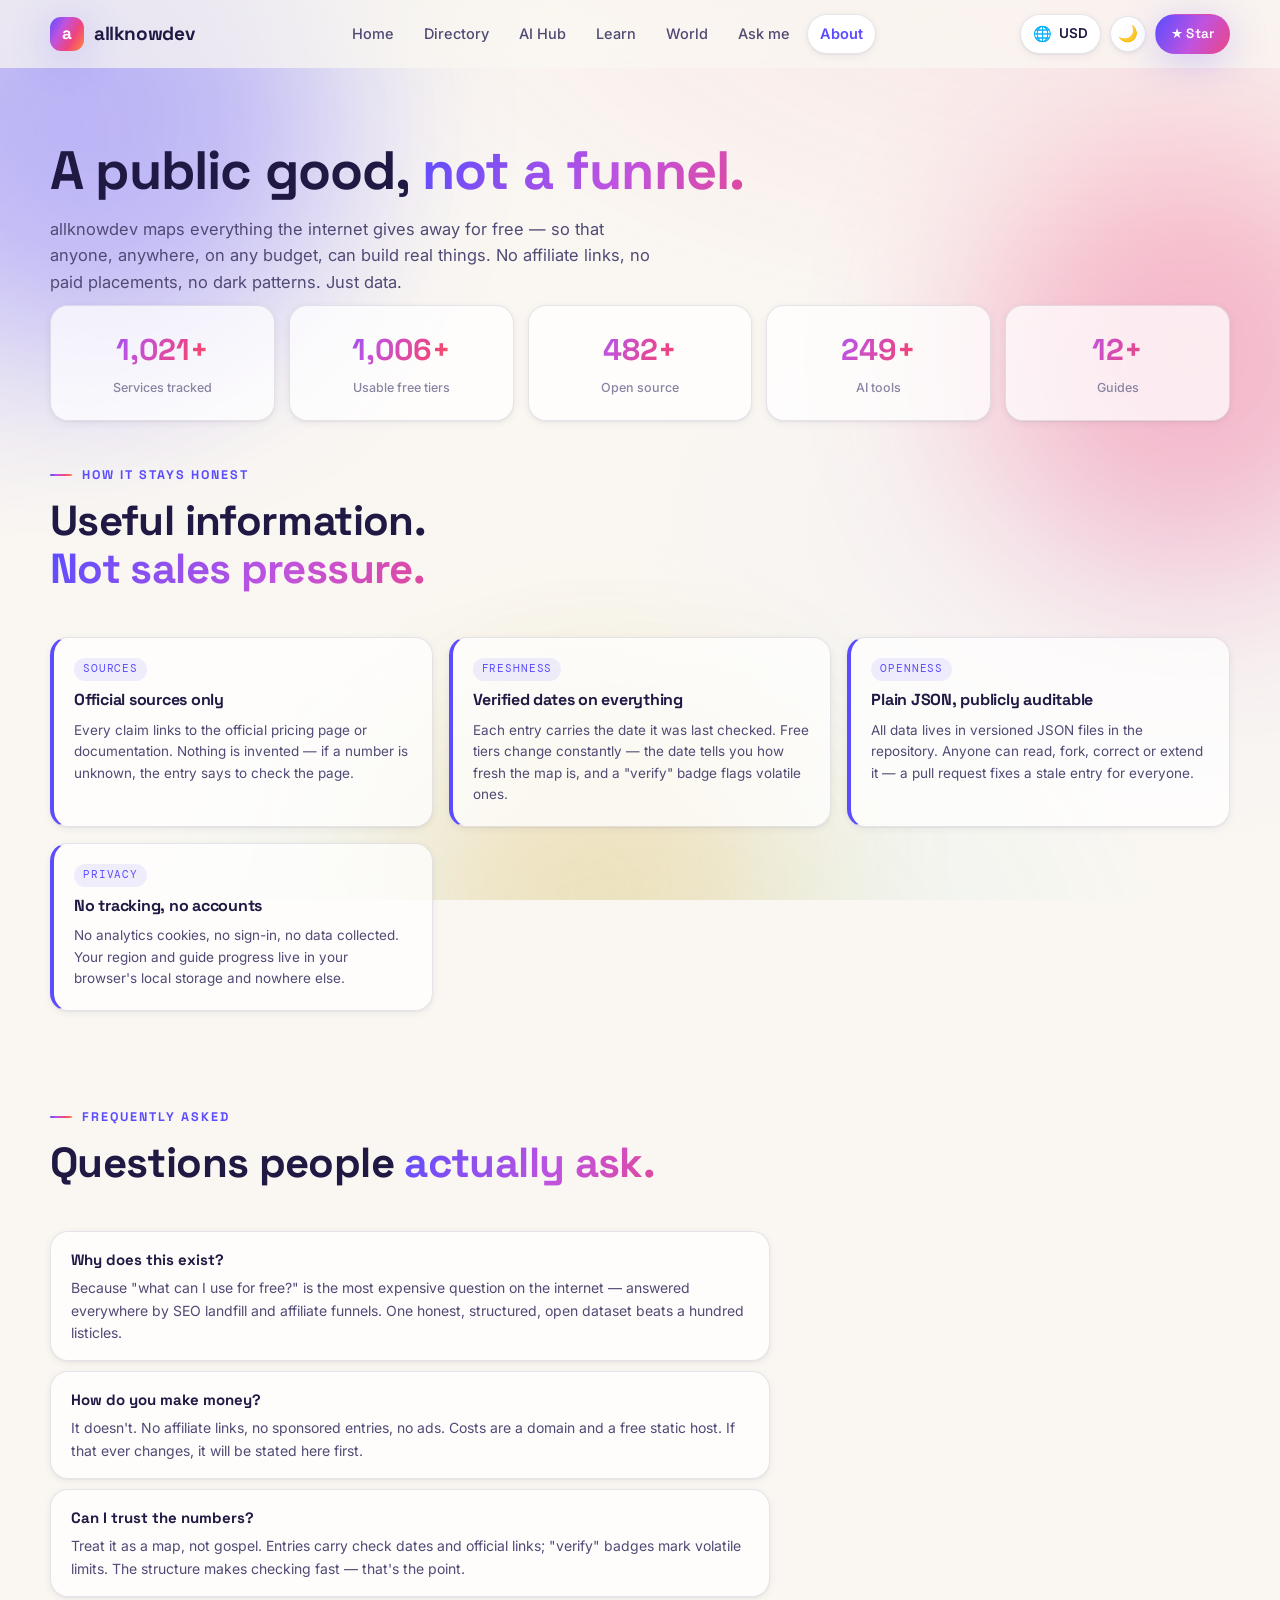
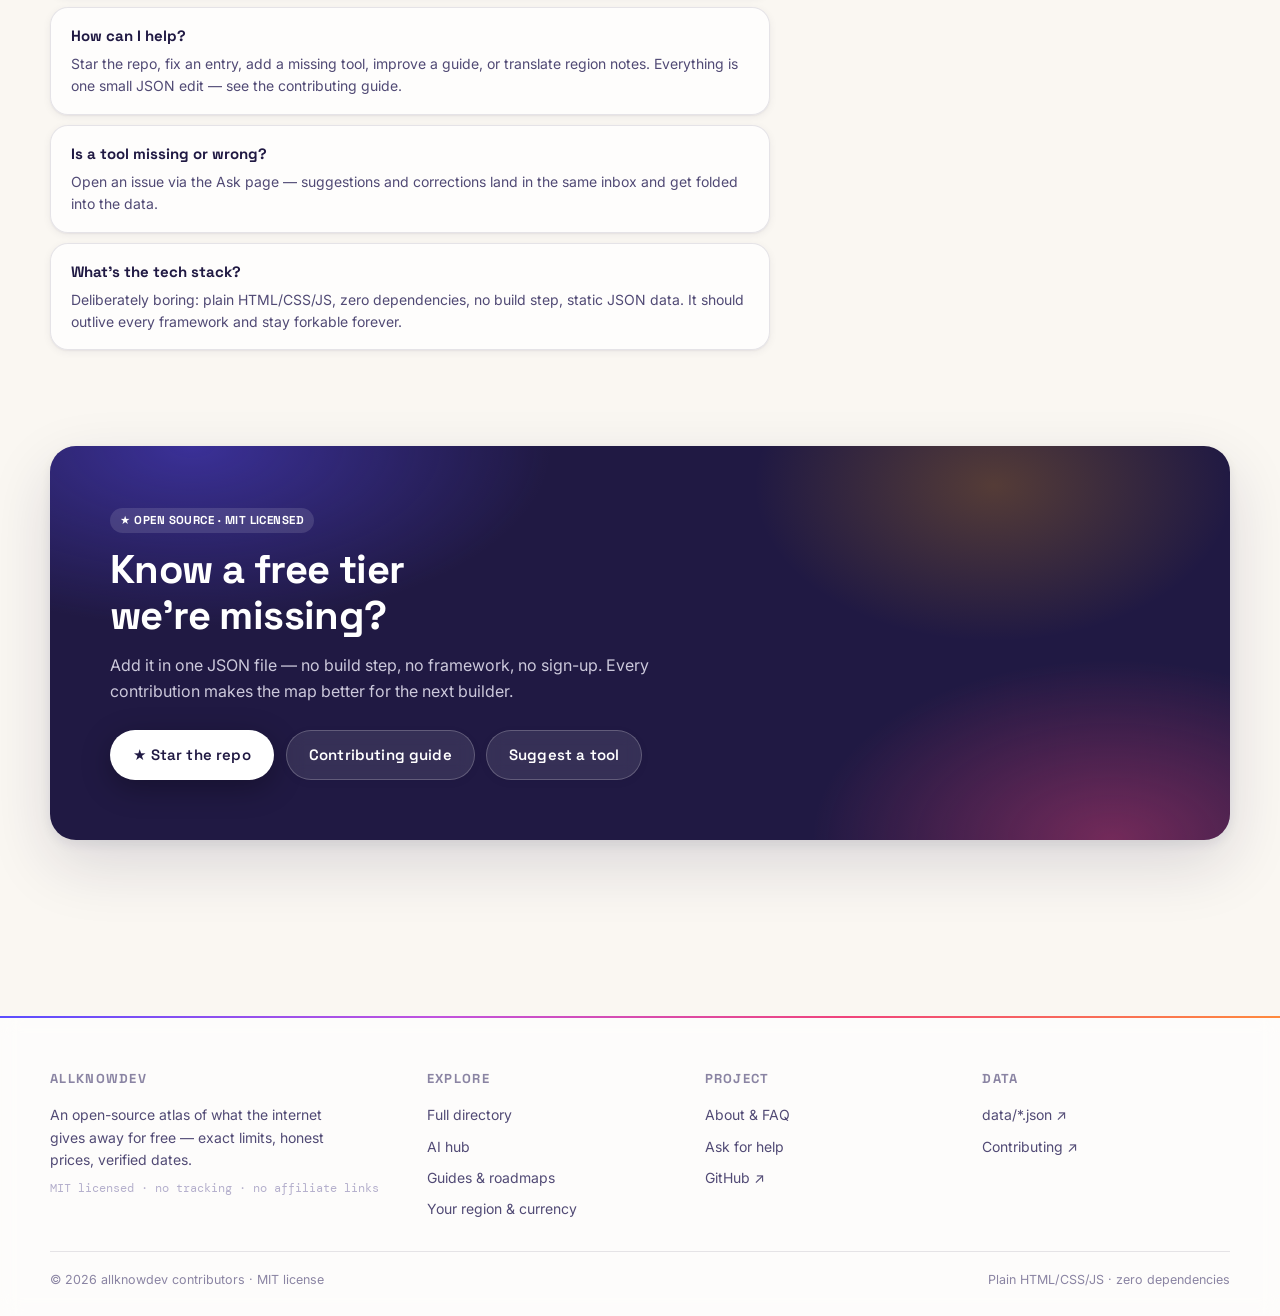
==== commit 3da92258: "major upgrade" ====
--- a/about.html
+++ b/about.html
@@ -11,7 +11,7 @@
   <link rel="preconnect" href="https://fonts.googleapis.com">
   <link rel="preconnect" href="https://fonts.gstatic.com" crossorigin>
   <link href="https://fonts.googleapis.com/css2?family=DM+Mono:wght@400;500&family=Inter:wght@400;500;600;700&family=Space+Grotesk:wght@400;500;600;700&display=swap" rel="stylesheet">
-  <link rel="stylesheet" href="assets/css/style.css?v=2">
+  <link rel="stylesheet" href="assets/css/style.css?v=3">
 </head>
 <body id="top">
   <a class="skip-link" href="#main">Skip to content</a>
@@ -136,6 +136,6 @@
     </div>
   </footer>
 
-  <script src="assets/js/main.js?v=2"></script>
+  <script src="assets/js/main.js?v=3"></script>
 </body>
 </html>
--- a/assets/css/style.css
+++ b/assets/css/style.css
@@ -1243,3 +1243,264 @@
   .site-header, .aurora, .ticker, .footer, .btn, .menu-toggle, #heroCanvas { display: none !important; }
   body { background: #fff; color: #000; }
 }
+
+
+/* ==========================================================================
+   v1.1 polish — interaction, readability, responsive hardening
+   ========================================================================== */
+:root {
+  --content-glow: rgba(182,255,112,.055);
+  --card-hover: rgba(182,255,112,.075);
+}
+body {
+  text-rendering: optimizeLegibility;
+}
+::placeholder { opacity: .78; }
+a, button, input, select { -webkit-tap-highlight-color: transparent; }
+button:disabled { cursor: not-allowed; opacity: .55; }
+
+.header { box-shadow: 0 8px 30px rgba(0,0,0,.12); }
+.nav-links a { white-space: nowrap; }
+.button:active, .button-glass:active, .filter-pill:active, .dir-more button:active { transform: translateY(1px); }
+
+.category-card, .hl-card, .compare-card, .stack-card, .roadmap-card, .stage-card, .resource-card, .guide-note, .dir-card {
+  box-shadow: 0 12px 34px rgba(0,0,0,.12);
+}
+.category-card::after, .hl-card::after, .roadmap-card::after {
+  content: "";
+  position: absolute;
+  inset: 0;
+  pointer-events: none;
+  background: radial-gradient(320px 120px at 0% 0%, var(--content-glow), transparent 72%);
+  opacity: 0;
+  transition: opacity var(--ease);
+}
+.category-card:hover::after, .hl-card:hover::after, .roadmap-card:hover::after { opacity: 1; }
+
+.directory-toolbar {
+  box-shadow: 0 12px 34px rgba(0,0,0,.16);
+}
+.directory-toolbar .search-field {
+  background: rgba(8,13,10,.92);
+}
+.directory-toolbar .search-field input {
+  min-height: 42px;
+}
+.directory-controls {
+  display: flex;
+  align-items: center;
+  justify-content: space-between;
+  gap: 12px;
+  flex-wrap: wrap;
+  margin: 0 0 18px;
+}
+.directory-controls .control-copy {
+  color: var(--faint);
+  font-family: var(--mono);
+  font-size: .68rem;
+  letter-spacing: .08em;
+  text-transform: uppercase;
+}
+.directory-controls select {
+  appearance: none;
+  background: var(--bg-raise);
+  border: 1px solid var(--line);
+  border-radius: 999px;
+  color: var(--muted);
+  font-family: var(--mono);
+  font-size: .68rem;
+  letter-spacing: .08em;
+  padding: 9px 34px 9px 13px;
+  cursor: pointer;
+}
+.directory-controls select:focus-visible { outline: 2px solid var(--green); outline-offset: 2px; }
+
+.dir-section {
+  scroll-margin-top: 170px;
+}
+.dir-card {
+  transition: transform var(--ease), border-color var(--ease), background var(--ease);
+}
+.dir-card:hover {
+  transform: translateY(-3px);
+  border-color: rgba(182,255,112,.28);
+  background: linear-gradient(165deg, rgba(182,255,112,.045), rgba(16,26,20,.72));
+}
+.dir-card.open {
+  border-color: rgba(182,255,112,.34);
+  box-shadow: 0 18px 44px rgba(0,0,0,.2);
+}
+.dir-head h3 { overflow-wrap: anywhere; }
+.dir-meta a { min-height: 28px; display: inline-flex; align-items: center; }
+.dir-more button { min-height: 30px; }
+.dir-details { animation: details-in 180ms ease both; }
+@keyframes details-in {
+  from { opacity: 0; transform: translateY(-4px); }
+  to { opacity: 1; transform: translateY(0); }
+}
+
+.directory-loading {
+  display: grid;
+  gap: 10px;
+}
+.directory-loading::before,
+.directory-loading::after {
+  content: "";
+  display: block;
+  height: 12px;
+  border-radius: 8px;
+  background: linear-gradient(90deg, rgba(182,255,112,.04), rgba(182,255,112,.11), rgba(182,255,112,.04));
+  background-size: 200% 100%;
+  animation: shimmer 1.4s linear infinite;
+}
+.directory-loading::before { width: 42%; }
+.directory-loading::after { width: 70%; }
+@keyframes shimmer { to { background-position: -200% 0; } }
+
+.hero-copy > p { line-height: 1.75; }
+.section-heading p, .guide-hero p.lead { line-height: 1.7; }
+
+@media (max-width: 760px) {
+  .container { width: min(100% - 32px, var(--width)); }
+  .announcement-inner { min-height: 34px; font-size: .61rem; letter-spacing: .09em; }
+  .announcement-inner > span:nth-child(2) { max-width: 62vw; overflow: hidden; text-overflow: ellipsis; white-space: nowrap; }
+  .header { top: 0; }
+  .nav { min-height: 62px; }
+  .nav-links { top: 62px; }
+  .nav-actions { margin-left: auto; }
+  .directory-toolbar { top: 62px; padding: 10px 0 12px; }
+  .directory-toolbar .search-field { margin-bottom: 10px; }
+  .directory-toolbar .filters {
+    flex-wrap: nowrap;
+    overflow-x: auto;
+    justify-content: flex-start;
+    padding-bottom: 3px;
+    scrollbar-width: thin;
+  }
+  .directory-toolbar .filter-pill { flex: 0 0 auto; }
+  .directory-controls { align-items: stretch; }
+  .directory-controls select { width: 100%; }
+  .dir-card:hover { transform: none; }
+  .dir-head { flex-direction: column; }
+  .dir-badges { max-width: 100%; justify-content: flex-start; }
+  .dir-meta { gap: 7px; }
+  .dir-meta .disclaimer { width: 100%; margin-right: 0; }
+  .hero h1 { font-size: clamp(2.15rem, 11vw, 3rem); }
+  .hero-copy > p { font-size: 1rem; }
+  .hero-search .button { width: 100%; }
+}
+
+@media (max-width: 460px) {
+  .announcement a { display: none; }
+  .hero { padding-top: 44px; }
+  .section { padding: 64px 0; }
+  .dir-col { padding-inline: 15px; }
+  .dir-head { padding-inline: 15px; }
+  .dir-tags { padding-inline: 15px; }
+  .dir-more, .dir-meta, .dir-details { padding-left: 15px; padding-right: 15px; }
+}
+
+@media (prefers-reduced-motion: reduce) {
+  .category-card::after, .hl-card::after, .roadmap-card::after { transition: none; }
+  .directory-loading::before, .directory-loading::after { animation: none; }
+  .dir-details { animation: none; }
+}
+
+/* ==========================================================================
+   v2.0 complete visual + interaction pass
+   ========================================================================== */
+:root{--green-bright:#c7ff79;--green-soft:#7ee787;--cyan:#67e8f9;--violet:#a78bfa;--surface-2:#101813;--surface-3:#151f18;--shadow-xl:0 28px 80px rgba(0,0,0,.34)}
+html{scroll-padding-top:150px}
+body{background:radial-gradient(900px 500px at 8% -5%,rgba(126,231,135,.08),transparent 65%),radial-gradient(850px 520px at 92% 18%,rgba(167,139,250,.07),transparent 65%),var(--bg)}
+body::before{content:"";position:fixed;inset:0;pointer-events:none;z-index:-1;opacity:.22;background-image:linear-gradient(rgba(255,255,255,.025) 1px,transparent 1px),linear-gradient(90deg,rgba(255,255,255,.025) 1px,transparent 1px);background-size:48px 48px;mask-image:linear-gradient(to bottom,black,transparent 80%)}
+::selection{background:rgba(199,255,121,.32);color:var(--ink)}
+a{transition:color .2s ease,opacity .2s ease,transform .2s ease,border-color .2s ease,background .2s ease}
+.header{backdrop-filter:blur(18px) saturate(140%);-webkit-backdrop-filter:blur(18px) saturate(140%)}
+.nav-links a[aria-current="page"]{color:var(--primary)}
+.button,.button-glass,.filter-pill{transition:transform .2s ease,box-shadow .2s ease,border-color .2s ease,background .2s ease,color .2s ease}
+.button:hover{transform:translateY(-2px);box-shadow:0 14px 32px rgba(0,0,0,.22)}
+.button-glass:hover{transform:translateY(-2px);border-color:rgba(199,255,121,.38);background:rgba(199,255,121,.07)}
+.hero{position:relative;overflow:clip}
+.hero::before{content:"";position:absolute;width:620px;height:620px;right:-220px;top:-260px;border:1px solid rgba(199,255,121,.08);border-radius:50%;box-shadow:0 0 0 80px rgba(199,255,121,.015),0 0 0 160px rgba(167,139,250,.012);pointer-events:none}
+.hero h1{letter-spacing:-.055em}
+.gradient-text{background:linear-gradient(100deg,var(--green-bright),#8ff0c0 48%,#b9a7ff);-webkit-background-clip:text;background-clip:text;color:transparent}
+.hero-search,.search-field{border-color:rgba(199,255,121,.15);box-shadow:0 14px 50px rgba(0,0,0,.16)}
+.hero-search:focus-within,.search-field:focus-within{border-color:rgba(199,255,121,.42);box-shadow:0 0 0 4px rgba(199,255,121,.055),0 18px 55px rgba(0,0,0,.22)}
+.hero-stat{position:relative;overflow:hidden}
+.hero-stat::after{content:"";position:absolute;inset:auto -20% -65% -20%;height:80px;background:radial-gradient(closest-side,rgba(199,255,121,.08),transparent)}
+.category-card,.hl-card,.compare-card,.stack-card,.roadmap-card,.stage-card,.resource-card,.guide-note,.guide-tile,.learning-loop article,.dir-card{position:relative;overflow:hidden;isolation:isolate}
+.category-card:hover,.hl-card:hover,.compare-card:hover,.stack-card:hover,.roadmap-card:hover,.guide-tile:hover,.resource-card:hover{transform:translateY(-5px);border-color:rgba(199,255,121,.24);box-shadow:var(--shadow-xl)}
+.category-card h3,.hl-card h3,.roadmap-card h3,.guide-tile strong{transition:transform .2s ease,color .2s ease}
+.category-card:hover h3,.hl-card:hover h3,.roadmap-card:hover h3,.guide-tile:hover strong{transform:translateX(3px)}
+.signal-grid>div{transition:transform .2s ease,color .2s ease}
+.signal-grid>div:hover{transform:translateY(-2px);color:#fff}
+.directory-toolbar{background:rgba(7,11,8,.82);border-top:1px solid rgba(199,255,121,.08);border-bottom:1px solid rgba(199,255,121,.08)}
+.directory-toolbar .filters{scrollbar-width:none}
+.directory-toolbar .filters::-webkit-scrollbar{display:none}
+.filter-pill{white-space:nowrap}
+.filter-pill:hover{border-color:rgba(199,255,121,.32);color:#fff}
+.filter-pill.active{box-shadow:0 0 0 1px rgba(199,255,121,.08),0 8px 24px rgba(0,0,0,.15)}
+.dir-summary{display:flex;align-items:center;gap:8px;min-height:24px;font-family:var(--mono);font-size:.72rem;letter-spacing:.04em}
+.dir-section{display:flex;align-items:end;justify-content:space-between;gap:16px;margin:36px 0 12px}
+.dir-section h2{margin:0}
+.dir-section>span{font-family:var(--mono);font-size:.68rem;color:var(--faint);text-transform:uppercase;letter-spacing:.08em}
+.dir-card{background:linear-gradient(160deg,rgba(18,27,21,.92),rgba(10,16,12,.86))}
+.dir-card .dir-details{display:none}
+.dir-card.open .dir-details{display:block}
+.dir-card.open .dir-more button{background:rgba(199,255,121,.08);color:var(--green-bright)}
+.dir-meta a{color:var(--muted)}
+.dir-meta a:hover{color:var(--primary)}
+.dir-more button:focus-visible,.filter-pill:focus-visible,.menu-toggle:focus-visible,.directory-controls select:focus-visible{outline:2px solid var(--green-bright);outline-offset:3px}
+.empty-state{border:1px dashed rgba(199,255,121,.22);background:linear-gradient(145deg,rgba(199,255,121,.035),rgba(167,139,250,.025));border-radius:18px;padding:42px 24px;text-align:center}
+.guide-hero{position:relative}
+.guide-hero::after{content:"";position:absolute;width:260px;height:260px;right:2%;top:18%;border-radius:50%;background:radial-gradient(circle,rgba(199,255,121,.09),transparent 68%);pointer-events:none}
+.guide-progress progress{accent-color:var(--green-bright)}
+.stage-check{accent-color:var(--green-bright)}
+.stage-card:has(.stage-check:checked){border-color:rgba(199,255,121,.3);background:linear-gradient(145deg,rgba(199,255,121,.055),rgba(15,23,18,.9))}
+.stage-card:has(.stage-check:checked) .stage-heading>span{color:var(--green-bright)}
+.footer{border-top-color:rgba(199,255,121,.12)}
+.footer a:hover{color:var(--primary)}
+.scroll-progress{position:fixed;left:0;top:0;height:2px;width:0;z-index:1000;background:linear-gradient(90deg,var(--green-bright),var(--cyan),var(--violet));box-shadow:0 0 14px rgba(199,255,121,.35)}
+.back-to-top{position:fixed;right:22px;bottom:22px;z-index:50;width:44px;height:44px;border-radius:50%;border:1px solid var(--line);background:rgba(10,16,12,.86);color:var(--green-bright);display:grid;place-items:center;cursor:pointer;opacity:0;pointer-events:none;transform:translateY(10px);transition:opacity .2s ease,transform .2s ease,border-color .2s ease;backdrop-filter:blur(12px)}
+.back-to-top.visible{opacity:1;pointer-events:auto;transform:none}
+.back-to-top:hover{border-color:rgba(199,255,121,.45)}
+.site-toast{position:fixed;left:50%;bottom:22px;transform:translate(-50%,16px);z-index:80;max-width:min(520px,calc(100vw - 32px));padding:12px 16px;border:1px solid rgba(199,255,121,.2);border-radius:12px;background:rgba(12,18,14,.94);color:var(--muted);box-shadow:var(--shadow-xl);font-size:.85rem;opacity:0;pointer-events:none;transition:opacity .2s ease,transform .2s ease}
+.site-toast.show{opacity:1;transform:translate(-50%,0)}
+@media(max-width:760px){.hero::before{width:360px;height:360px;right:-190px;top:-140px}.dir-section{align-items:flex-start;flex-direction:column;gap:6px}.directory-toolbar{top:62px}.back-to-top{right:14px;bottom:14px}}
+@media(prefers-reduced-motion:reduce){.category-card:hover,.hl-card:hover,.compare-card:hover,.stack-card:hover,.roadmap-card:hover,.guide-tile:hover,.resource-card:hover{transform:none}.back-to-top,.site-toast{transition:none}}
+
+/* ---------- 27. Final layout and readability pass ---------- */
+.hero-copy,
+.hero-visual,
+.tool-card,
+.stack-card,
+.detail-panel,
+.glass-panel,
+.footer-col { min-width: 0; }
+
+.tool-name,
+.tool-card .free-list,
+.detail-panel li,
+.faq-item p,
+.guide-card p,
+.law-card p { overflow-wrap: anywhere; }
+
+.price-table th,
+.price-table td { padding: 11px clamp(10px, 1.4vw, 16px); }
+
+@media (max-width: 560px) {
+  .hero { padding-top: 42px; }
+  .hero-eyebrow { max-width: 100%; font-size: 11px; letter-spacing: .1em; }
+  .hero-cta .btn { justify-content: center; }
+  .hero-stats { grid-template-columns: repeat(2, minmax(0, 1fr)); }
+  .tool-grid,
+  .guide-grid,
+  .law-grid,
+  .compare-grid { grid-template-columns: minmax(0, 1fr); }
+  .region-grid { grid-template-columns: repeat(auto-fit, minmax(min(100%, 220px), 1fr)); }
+  .glass-panel:has(.price-table) { overflow-x: auto; }
+  .price-table { min-width: 520px; }
+  .price-table th,
+  .price-table td { padding: 10px 11px; }
+  .cta-actions .btn { justify-content: center; }
+}
